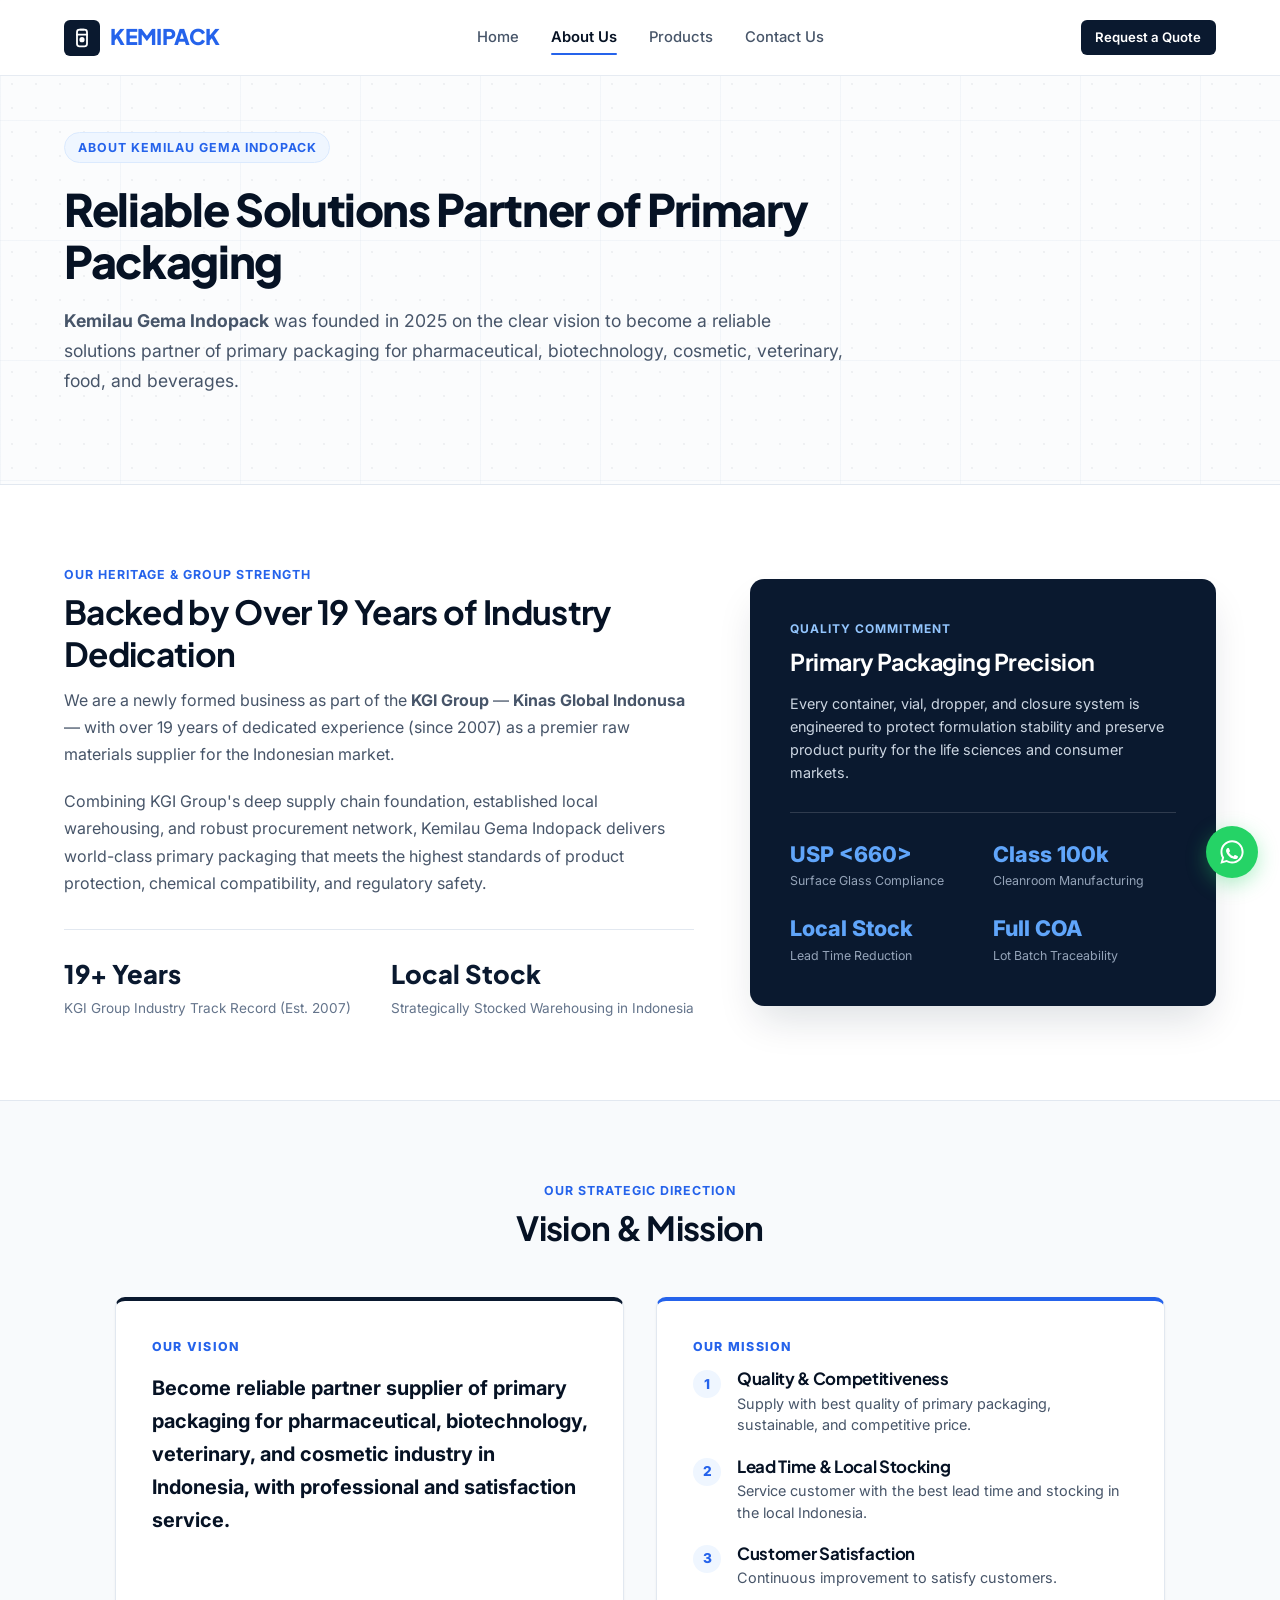
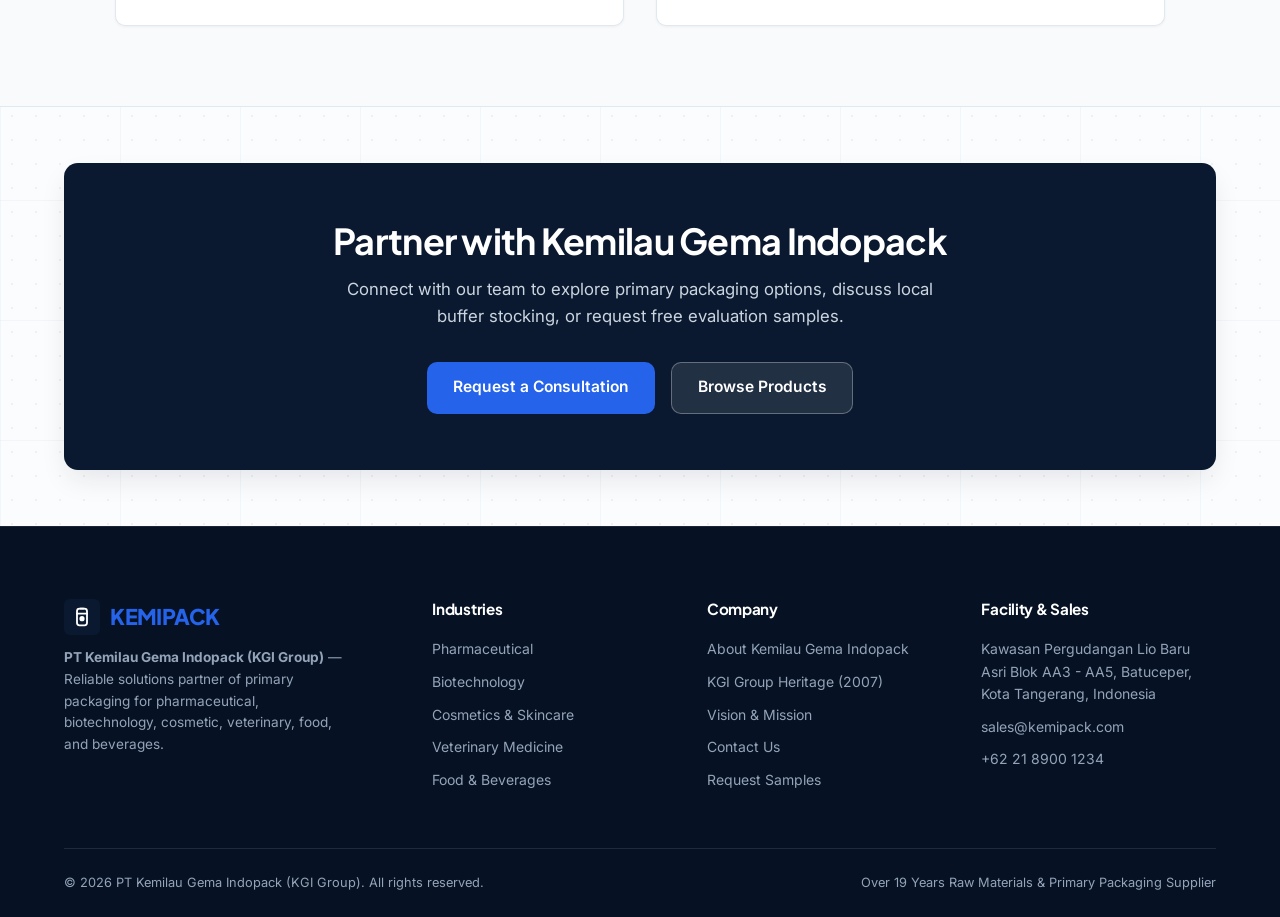
==== about.html @ 0307cdf8 "Initial commit for Kemi-Pack website" ====
<!DOCTYPE html>
<html lang="en">
<head>
  <meta charset="UTF-8">
  <meta name="viewport" content="width=device-width, initial-scale=1.0">
  <title>About Us — Kemilau Gema Indopack (KGI Group)</title>
  <meta name="description" content="Kemilau Gema Indopack (KGI Group) — Reliable solutions partner of primary packaging for pharmaceutical, biotechnology, cosmetic, veterinary, food, and beverages.">
  
  <link rel="stylesheet" href="css/style.css">
</head>
<body>

  <!-- Site Header -->
  <header class="site-header">
    <div class="container nav-wrapper">
      <a href="index.html" class="brand-logo" aria-label="Kemilau Gema Indopack Home">
        <div class="brand-icon">
          <svg viewBox="0 0 24 24" fill="none" stroke="currentColor" stroke-width="2.2" stroke-linecap="round" stroke-linejoin="round">
            <rect x="6" y="2" width="12" height="20" rx="3" />
            <line x1="10" y1="2" x2="14" y2="2" />
            <line x1="6" y1="8" x2="18" y2="8" />
            <circle cx="12" cy="14" r="2" fill="currentColor" />
          </svg>
        </div>
        <span>KEMI<span>PACK</span></span>
      </a>

      <nav aria-label="Main Navigation">
        <ul class="nav-menu">
          <li><a href="index.html" class="nav-link">Home</a></li>
          <li><a href="about.html" class="nav-link active">About Us</a></li>
          <li><a href="products.html" class="nav-link">Products</a></li>
          <li><a href="contact.html" class="nav-link">Contact Us</a></li>
        </ul>
      </nav>

      <div class="nav-actions">
        <a href="contact.html" class="btn btn-primary btn-sm">Request a Quote</a>
        <button class="mobile-toggle" aria-label="Toggle navigation menu" aria-expanded="false">
          <span></span>
          <span></span>
          <span></span>
        </button>
      </div>
    </div>
  </header>

  <!-- Mobile Drawer Menu -->
  <div class="mobile-drawer" role="dialog" aria-modal="true">
    <a href="index.html" class="nav-link">Home</a>
    <a href="about.html" class="nav-link active">About Us</a>
    <a href="products.html" class="nav-link">Products</a>
    <a href="contact.html" class="nav-link">Contact Us</a>
    <a href="contact.html" class="btn btn-primary" style="margin-top: 0.5rem; text-align: center;">Request a Quote (RFQ)</a>
  </div>

  <main>
    <!-- About Header -->
    <section class="section" style="padding-top: calc(var(--header-height) + 3.5rem); padding-bottom: 3.5rem; border-bottom: 1px solid var(--slate-200);">
      <div class="container">
        <div style="max-width: 840px;">
          <div class="hero-tag">ABOUT KEMILAU GEMA INDOPACK</div>
          <h1 class="hero-title" style="font-size: clamp(2.2rem, 3.5vw, 2.9rem);">
            Reliable Solutions Partner of Primary Packaging
          </h1>
          <p class="hero-desc" style="max-width: 780px; font-size: 1.1rem; line-height: 1.7;">
            <strong>Kemilau Gema Indopack</strong> was founded in 2025 on the clear vision to become a reliable solutions partner of primary packaging for pharmaceutical, biotechnology, cosmetic, veterinary, food, and beverages.
          </p>
        </div>
      </div>
    </section>

    <!-- Company Story & Heritage -->
    <section class="section" style="background: var(--color-white); border-bottom: 1px solid var(--slate-200);">
      <div class="container">
        <div style="display: grid; grid-template-columns: 1.15fr 0.85fr; gap: 3.5rem; align-items: center;">
          <div>
            <div class="section-subtitle">Our Heritage &amp; Group Strength</div>
            <h2 class="section-title">Backed by Over 19 Years of Industry Dedication</h2>
            <p style="font-size: 1rem; line-height: 1.7; color: var(--slate-600); margin-bottom: 1.25rem;">
              We are a newly formed business as part of the <strong>KGI Group</strong> — <strong>Kinas Global Indonusa</strong> — with over 19 years of dedicated experience (since 2007) as a premier raw materials supplier for the Indonesian market.
            </p>
            <p style="font-size: 1rem; line-height: 1.7; color: var(--slate-600); margin-bottom: 2rem;">
              Combining KGI Group's deep supply chain foundation, established local warehousing, and robust procurement network, Kemilau Gema Indopack delivers world-class primary packaging that meets the highest standards of product protection, chemical compatibility, and regulatory safety.
            </p>

            <!-- Group Highlights -->
            <div style="display: grid; grid-template-columns: 1fr 1fr; gap: 1.5rem; border-top: 1px solid var(--slate-200); padding-top: 1.5rem;">
              <div>
                <div style="font-size: 1.6rem; font-weight: 800; color: var(--navy-900); font-family: 'Plus Jakarta Sans', sans-serif;">19+ Years</div>
                <div style="font-size: 0.85rem; color: var(--slate-500); margin-top: 0.2rem;">KGI Group Industry Track Record (Est. 2007)</div>
              </div>
              <div>
                <div style="font-size: 1.6rem; font-weight: 800; color: var(--navy-900); font-family: 'Plus Jakarta Sans', sans-serif;">Local Stock</div>
                <div style="font-size: 0.85rem; color: var(--slate-500); margin-top: 0.2rem;">Strategically Stocked Warehousing in Indonesia</div>
              </div>
            </div>
          </div>

          <!-- Cleanroom & Quality Box -->
          <div style="background: var(--navy-900); color: var(--color-white); padding: 2.5rem; border-radius: var(--radius-lg); box-shadow: var(--shadow-xl);" id="standards">
            <div style="font-size: 0.75rem; text-transform: uppercase; letter-spacing: 0.08em; color: #93c5fd; font-weight: 700; margin-bottom: 0.5rem;">Quality Commitment</div>
            <h3 style="color: #ffffff; font-size: 1.45rem; margin-bottom: 1rem;">Primary Packaging Precision</h3>
            <p style="color: #cbd5e1; font-size: 0.9rem; line-height: 1.6; margin-bottom: 1.75rem;">
              Every container, vial, dropper, and closure system is engineered to protect formulation stability and preserve product purity for the life sciences and consumer markets.
            </p>

            <div style="display: grid; grid-template-columns: 1fr 1fr; gap: 1.25rem; border-top: 1px solid rgba(255,255,255,0.15); padding-top: 1.5rem;">
              <div>
                <div style="font-size: 1.35rem; font-weight: 800; color: #60a5fa;">USP &lt;660&gt;</div>
                <div style="font-size: 0.775rem; color: #94a3b8;">Surface Glass Compliance</div>
              </div>
              <div>
                <div style="font-size: 1.35rem; font-weight: 800; color: #60a5fa;">Class 100k</div>
                <div style="font-size: 0.775rem; color: #94a3b8;">Cleanroom Manufacturing</div>
              </div>
              <div>
                <div style="font-size: 1.35rem; font-weight: 800; color: #60a5fa;">Local Stock</div>
                <div style="font-size: 0.775rem; color: #94a3b8;">Lead Time Reduction</div>
              </div>
              <div>
                <div style="font-size: 1.35rem; font-weight: 800; color: #60a5fa;">Full COA</div>
                <div style="font-size: 0.775rem; color: #94a3b8;">Lot Batch Traceability</div>
              </div>
            </div>
          </div>
        </div>
      </div>
    </section>

    <!-- Vision and Mission Section -->
    <section class="section" style="background: var(--color-bg-light); border-bottom: 1px solid var(--slate-200);">
      <div class="container">
        <div class="section-head center">
          <div class="section-subtitle">Our Strategic Direction</div>
          <h2 class="section-title">Vision &amp; Mission</h2>
        </div>

        <div style="display: grid; grid-template-columns: 1fr 1fr; gap: 2rem; max-width: 1050px; margin: 0 auto;">
          
          <!-- Vision Card -->
          <div style="background: var(--color-white); border: 1.5px solid var(--slate-200); border-top: 4px solid var(--navy-900); border-radius: var(--radius-md); padding: 2.25rem; box-shadow: var(--shadow-sm);">
            <div style="font-size: 0.775rem; font-weight: 800; letter-spacing: 0.1em; text-transform: uppercase; color: var(--blue-600); margin-bottom: 0.75rem;">OUR VISION</div>
            <p style="font-size: 1.25rem; font-weight: 700; color: var(--navy-950); line-height: 1.65; margin-top: 1rem;">
              Become reliable partner supplier of primary packaging for pharmaceutical, biotechnology, veterinary, and cosmetic industry in Indonesia, with professional and satisfaction service.
            </p>
          </div>

          <!-- Mission Card -->
          <div style="background: var(--color-white); border: 1.5px solid var(--slate-200); border-top: 4px solid var(--blue-600); border-radius: var(--radius-md); padding: 2.25rem; box-shadow: var(--shadow-sm);">
            <div style="font-size: 0.775rem; font-weight: 800; letter-spacing: 0.1em; text-transform: uppercase; color: var(--blue-600); margin-bottom: 0.75rem;">OUR MISSION</div>
            
            <div style="display: flex; flex-direction: column; gap: 1.25rem; margin-top: 0.5rem;">
              <div style="display: flex; gap: 1rem; align-items: flex-start;">
                <div style="width: 28px; height: 28px; background: var(--blue-50); color: var(--blue-600); border-radius: 50%; display: flex; align-items: center; justify-content: center; font-weight: 800; font-size: 0.85rem; flex-shrink: 0; margin-top: 2px;">1</div>
                <div>
                  <h4 style="font-size: 1.05rem; color: var(--navy-950); margin-bottom: 0.2rem;">Quality &amp; Competitiveness</h4>
                  <p style="font-size: 0.9rem; color: var(--slate-600); line-height: 1.5;">Supply with best quality of primary packaging, sustainable, and competitive price.</p>
                </div>
              </div>

              <div style="display: flex; gap: 1rem; align-items: flex-start;">
                <div style="width: 28px; height: 28px; background: var(--blue-50); color: var(--blue-600); border-radius: 50%; display: flex; align-items: center; justify-content: center; font-weight: 800; font-size: 0.85rem; flex-shrink: 0; margin-top: 2px;">2</div>
                <div>
                  <h4 style="font-size: 1.05rem; color: var(--navy-950); margin-bottom: 0.2rem;">Lead Time &amp; Local Stocking</h4>
                  <p style="font-size: 0.9rem; color: var(--slate-600); line-height: 1.5;">Service customer with the best lead time and stocking in the local Indonesia.</p>
                </div>
              </div>

              <div style="display: flex; gap: 1rem; align-items: flex-start;">
                <div style="width: 28px; height: 28px; background: var(--blue-50); color: var(--blue-600); border-radius: 50%; display: flex; align-items: center; justify-content: center; font-weight: 800; font-size: 0.85rem; flex-shrink: 0; margin-top: 2px;">3</div>
                <div>
                  <h4 style="font-size: 1.05rem; color: var(--navy-950); margin-bottom: 0.2rem;">Customer Satisfaction</h4>
                  <p style="font-size: 0.9rem; color: var(--slate-600); line-height: 1.5;">Continuous improvement to satisfy customers.</p>
                </div>
              </div>
            </div>
          </div>

        </div>
      </div>
    </section>

    <!-- CTA Section -->
    <section class="section-sm">
      <div class="container">
        <div class="cta-box">
          <h2>Partner with Kemilau Gema Indopack</h2>
          <p>
            Connect with our team to explore primary packaging options, discuss local buffer stocking, or request free evaluation samples.
          </p>
          <div class="cta-buttons">
            <a href="contact.html" class="btn btn-accent btn-lg">Request a Consultation</a>
            <a href="products.html" class="btn btn-outline btn-lg" style="background: rgba(255,255,255,0.1); border-color: rgba(255,255,255,0.3); color: #fff;">Browse Products</a>
          </div>
        </div>
      </div>
    </section>
  </main>

  <!-- Floating WhatsApp Action -->
  <a href="https://wa.me/6281234567890?text=Hello%20Kemilau%20Gema%20Indopack,%20we%20would%20like%20to%20inquire%20about%20primary%20packaging%20solutions" target="_blank" rel="noopener" class="floating-wa-btn" aria-label="Chat on WhatsApp">
    <svg viewBox="0 0 24 24" fill="currentColor">
      <path d="M12.04 2c-5.46 0-9.91 4.45-9.91 9.91 0 1.75.46 3.45 1.32 4.95L2.05 22l5.25-1.38c1.45.79 3.08 1.21 4.74 1.21 5.46 0 9.91-4.45 9.91-9.91 0-2.65-1.03-5.14-2.9-7.01A9.816 9.816 0 0 0 12.04 2m.01 1.67c2.2 0 4.26.86 5.82 2.42a8.225 8.225 0 0 1 2.41 5.83c0 4.54-3.7 8.24-8.24 8.24-1.48 0-2.93-.4-4.2-1.15l-.3-.18-3.12.82.83-3.04-.2-.31a8.196 8.196 0 0 1-1.26-4.38c0-4.54 3.7-8.24 8.24-8.24m4.52 11.66c-.25-.13-1.47-.72-1.7-.81-.23-.08-.39-.13-.56.13-.17.25-.64.81-.79.97-.14.17-.29.19-.54.06-.25-.13-1.06-.39-2.03-1.25-.75-.67-1.26-1.5-1.41-1.75-.14-.25-.02-.39.11-.51.11-.11.25-.29.37-.44.13-.14.17-.25.25-.42.08-.17.04-.31-.02-.44-.06-.13-.56-1.35-.77-1.85-.2-.49-.4-.42-.56-.43h-.47c-.17 0-.44.06-.67.31-.23.25-.88.86-.88 2.1 0 1.24.9 2.44 1.03 2.61.13.17 1.78 2.71 4.3 3.8.6.26 1.07.41 1.44.53.61.19 1.16.17 1.6.1.49-.07 1.47-.6 1.68-1.18.21-.58.21-1.08.15-1.18-.06-.1-.23-.17-.48-.29z"/>
    </svg>
  </a>

  <!-- Footer -->
  <footer class="site-footer">
    <div class="container">
      <div class="footer-grid">
        <div>
          <a href="index.html" class="brand-logo" style="color: #ffffff; margin-bottom: 0.75rem;">
            <div class="brand-icon">
              <svg viewBox="0 0 24 24" fill="none" stroke="currentColor" stroke-width="2.2" stroke-linecap="round" stroke-linejoin="round">
                <rect x="6" y="2" width="12" height="20" rx="3" />
                <line x1="10" y1="2" x2="14" y2="2" />
                <line x1="6" y1="8" x2="18" y2="8" />
                <circle cx="12" cy="14" r="2" fill="currentColor" />
              </svg>
            </div>
            <span>KEMI<span>PACK</span></span>
          </a>
          <p style="font-size: 0.85rem; line-height: 1.6; max-width: 280px; margin-top: 0.5rem;">
            <strong>PT Kemilau Gema Indopack (KGI Group)</strong> — Reliable solutions partner of primary packaging for pharmaceutical, biotechnology, cosmetic, veterinary, food, and beverages.
          </p>
        </div>

        <div class="footer-col">
          <h4>Industries</h4>
          <ul class="footer-links">
            <li><a href="products.html?category=pharma">Pharmaceutical</a></li>
            <li><a href="products.html?category=biotech">Biotechnology</a></li>
            <li><a href="products.html?category=cosmetic">Cosmetics &amp; Skincare</a></li>
            <li><a href="products.html?category=vet">Veterinary Medicine</a></li>
            <li><a href="products.html?category=food">Food &amp; Beverages</a></li>
          </ul>
        </div>

        <div class="footer-col">
          <h4>Company</h4>
          <ul class="footer-links">
            <li><a href="about.html">About Kemilau Gema Indopack</a></li>
            <li><a href="about.html#standards">KGI Group Heritage (2007)</a></li>
            <li><a href="about.html">Vision &amp; Mission</a></li>
            <li><a href="contact.html">Contact Us</a></li>
            <li><a href="contact.html">Request Samples</a></li>
          </ul>
        </div>

        <div class="footer-col">
          <h4>Facility &amp; Sales</h4>
          <ul class="footer-links">
            <li>Kawasan Pergudangan Lio Baru Asri Blok AA3 - AA5, Batuceper, Kota Tangerang, Indonesia</li>
            <li><a href="mailto:sales@kemipack.com">sales@kemipack.com</a></li>
            <li>+62 21 8900 1234</li>
          </ul>
        </div>
      </div>

      <div class="footer-bottom">
        <div>&copy; 2026 PT Kemilau Gema Indopack (KGI Group). All rights reserved.</div>
        <div>Over 19 Years Raw Materials &amp; Primary Packaging Supplier</div>
      </div>
    </div>
  </footer>

  <script src="js/main.js"></script>
</body>
</html>
---- css/style.css ----
/* ==========================================================================
   KEMI PACK — Corporate Design System
   Refined, Human-Crafted Industrial B2B Aesthetic
   Theme: Pure White with Deep Navy Accents & Subtle Technical Pattern
   ========================================================================== */

@import url('https://fonts.googleapis.com/css2?family=Inter:wght@400;500;600;700&family=Plus+Jakarta+Sans:wght@500;600;700;800&display=swap');

:root {
  /* Colors */
  --color-white: #ffffff;
  --color-bg-light: #f8fafc;
  --color-bg-subtle: #f1f5f9;
  
  /* Navy Brand Hierarchy */
  --navy-950: #061224;
  --navy-900: #0a192f;
  --navy-800: #132b4f;
  --navy-700: #1e3a8a;
  
  /* Blue Accent */
  --blue-600: #2563eb;
  --blue-700: #1d4ed8;
  --blue-50: #eff6ff;
  --blue-100: #dbeafe;
  
  /* Neutral Slate */
  --slate-900: #0f172a;
  --slate-800: #1e293b;
  --slate-600: #475569;
  --slate-500: #64748b;
  --slate-400: #94a3b8;
  --slate-200: #e2e8f0;
  --slate-100: #f1f5f9;
  
  /* Radii & Shadows */
  --radius-sm: 6px;
  --radius-md: 10px;
  --radius-lg: 14px;
  --radius-xl: 20px;
  --radius-full: 9999px;
  
  --shadow-sm: 0 1px 3px rgba(10, 25, 47, 0.05);
  --shadow-md: 0 4px 14px -2px rgba(10, 25, 47, 0.07);
  --shadow-lg: 0 12px 28px -4px rgba(10, 25, 47, 0.1);
  --shadow-xl: 0 20px 40px -8px rgba(10, 25, 47, 0.14);
  
  --header-height: 76px;
  --container-max: 1200px;
}

/* ==========================================================================
   Base & Textured Background Pattern
   ========================================================================== */
*, *::before, *::after {
  box-sizing: border-box;
  margin: 0;
  padding: 0;
}

html {
  scroll-behavior: smooth;
  font-size: 16px;
  -webkit-font-smoothing: antialiased;
}

body {
  font-family: 'Inter', -apple-system, BlinkMacSystemFont, sans-serif;
  color: var(--slate-600);
  background-color: #fbfcfd;
  /* Sophisticated technical micro-dot grid pattern */
  background-image: 
    radial-gradient(rgba(10, 25, 47, 0.05) 1px, transparent 1px),
    linear-gradient(to right, rgba(226, 232, 240, 0.35) 1px, transparent 1px),
    linear-gradient(to bottom, rgba(226, 232, 240, 0.35) 1px, transparent 1px);
  background-size: 24px 24px, 120px 120px, 120px 120px;
  background-position: 0 0, 0 0, 0 0;
  line-height: 1.6;
  overflow-x: hidden;
}

h1, h2, h3, h4, h5 {
  font-family: 'Plus Jakarta Sans', sans-serif;
  color: var(--navy-950);
  line-height: 1.25;
  letter-spacing: -0.02em;
}

a {
  color: inherit;
  text-decoration: none;
  transition: color 0.15s ease;
}

img {
  display: block;
  max-width: 100%;
}

.container {
  width: 100%;
  max-width: var(--container-max);
  margin-inline: auto;
  padding-inline: 1.5rem;
}

/* ==========================================================================
   Header & Navigation
   ========================================================================== */
.site-header {
  position: fixed;
  top: 0;
  left: 0;
  right: 0;
  height: var(--header-height);
  background-color: rgba(255, 255, 255, 0.92);
  backdrop-filter: blur(12px);
  -webkit-backdrop-filter: blur(12px);
  border-bottom: 1px solid rgba(226, 232, 240, 0.85);
  z-index: 1000;
  transition: height 0.2s ease, box-shadow 0.2s ease;
}

.site-header.scrolled {
  height: 68px;
  box-shadow: var(--shadow-sm);
}

.nav-wrapper {
  display: flex;
  align-items: center;
  justify-content: space-between;
  height: 100%;
}

.brand-logo {
  display: flex;
  align-items: center;
  gap: 0.65rem;
  font-family: 'Plus Jakarta Sans', sans-serif;
  font-weight: 800;
  font-size: 1.35rem;
  color: var(--navy-950);
  letter-spacing: -0.03em;
}

.brand-icon {
  width: 36px;
  height: 36px;
  background: var(--navy-900);
  border-radius: var(--radius-sm);
  display: flex;
  align-items: center;
  justify-content: center;
  color: var(--color-white);
}

.brand-icon svg {
  width: 20px;
  height: 20px;
}

.brand-logo span {
  color: var(--blue-600);
}

.nav-menu {
  display: flex;
  align-items: center;
  list-style: none;
  gap: 2rem;
}

.nav-link {
  font-weight: 500;
  font-size: 0.925rem;
  color: var(--slate-600);
  position: relative;
  padding: 0.4rem 0;
  transition: color 0.15s ease;
}

.nav-link:hover,
.nav-link.active {
  color: var(--navy-950);
  font-weight: 600;
}

.nav-link.active::after {
  content: '';
  position: absolute;
  bottom: -2px;
  left: 0;
  width: 100%;
  height: 2px;
  background: var(--blue-600);
  border-radius: 2px;
}

.nav-actions {
  display: flex;
  align-items: center;
  gap: 1rem;
}

/* Button System */
.btn {
  display: inline-flex;
  align-items: center;
  justify-content: center;
  gap: 0.5rem;
  padding: 0.65rem 1.25rem;
  font-weight: 600;
  font-size: 0.9rem;
  border-radius: var(--radius-sm);
  border: 1px solid transparent;
  cursor: pointer;
  transition: all 0.18s ease;
  white-space: nowrap;
}

.btn-primary {
  background: var(--navy-900);
  color: var(--color-white);
}

.btn-primary:hover {
  background: var(--navy-800);
  transform: translateY(-1px);
  box-shadow: var(--shadow-md);
  color: var(--color-white);
}

.btn-accent {
  background: var(--blue-600);
  color: var(--color-white);
}

.btn-accent:hover {
  background: var(--blue-700);
  transform: translateY(-1px);
  box-shadow: var(--shadow-md);
  color: var(--color-white);
}

.btn-outline {
  background: var(--color-white);
  border-color: var(--slate-200);
  color: var(--navy-950);
}

.btn-outline:hover {
  border-color: var(--navy-900);
  color: var(--navy-900);
}

.btn-sm {
  padding: 0.4rem 0.85rem;
  font-size: 0.825rem;
}

.btn-lg {
  padding: 0.8rem 1.6rem;
  font-size: 0.975rem;
  border-radius: var(--radius-md);
}

/* Mobile Toggle */
.mobile-toggle {
  display: none;
  flex-direction: column;
  justify-content: center;
  gap: 5px;
  width: 38px;
  height: 38px;
  background: transparent;
  border: 1px solid var(--slate-200);
  border-radius: var(--radius-sm);
  cursor: pointer;
  padding: 8px;
}

.mobile-toggle span {
  display: block;
  height: 2px;
  width: 100%;
  background-color: var(--navy-950);
  border-radius: 2px;
  transition: all 0.2s ease;
}

.mobile-toggle.active span:nth-child(1) {
  transform: translateY(7px) rotate(45deg);
}

.mobile-toggle.active span:nth-child(2) {
  opacity: 0;
}

.mobile-toggle.active span:nth-child(3) {
  transform: translateY(-7px) rotate(-45deg);
}

.mobile-drawer {
  position: fixed;
  top: var(--header-height);
  left: 0;
  right: 0;
  background: var(--color-white);
  border-bottom: 1px solid var(--slate-200);
  padding: 1.5rem;
  box-shadow: var(--shadow-lg);
  display: flex;
  flex-direction: column;
  gap: 1rem;
  transform: translateY(-110%);
  opacity: 0;
  visibility: hidden;
  transition: all 0.25s ease;
  z-index: 999;
}

.mobile-drawer.open {
  transform: translateY(0);
  opacity: 1;
  visibility: visible;
}

.mobile-drawer .nav-link {
  font-size: 1rem;
  padding: 0.6rem 0;
  border-bottom: 1px solid var(--slate-100);
}

/* ==========================================================================
   Hero Section with Real Packaging Hero Banner
   ========================================================================== */
.hero {
  padding-top: calc(var(--header-height) + 3.5rem);
  padding-bottom: 3.5rem;
  position: relative;
}

.hero-grid {
  display: grid;
  grid-template-columns: 1fr 1fr;
  gap: 3.5rem;
  align-items: center;
}

.hero-tag {
  display: inline-flex;
  align-items: center;
  gap: 0.5rem;
  font-size: 0.775rem;
  font-weight: 700;
  letter-spacing: 0.08em;
  text-transform: uppercase;
  color: var(--blue-600);
  background: var(--blue-50);
  border: 1px solid var(--blue-100);
  padding: 0.3rem 0.8rem;
  border-radius: var(--radius-full);
  margin-bottom: 1.25rem;
}

.hero-title {
  font-size: clamp(2.3rem, 3.8vw, 3.2rem);
  font-weight: 800;
  letter-spacing: -0.03em;
  color: var(--navy-950);
  margin-bottom: 1.25rem;
  line-height: 1.15;
}

.hero-desc {
  font-size: 1.075rem;
  color: var(--slate-600);
  line-height: 1.65;
  margin-bottom: 2rem;
  max-width: 520px;
}

.hero-cta-group {
  display: flex;
  flex-wrap: wrap;
  gap: 0.85rem;
  margin-bottom: 2.5rem;
}

.hero-trust-list {
  display: flex;
  flex-wrap: wrap;
  align-items: center;
  gap: 1.5rem;
  padding-top: 1.5rem;
  border-top: 1px solid var(--slate-200);
  font-size: 0.825rem;
  color: var(--slate-500);
}

.hero-trust-item {
  display: flex;
  align-items: center;
  gap: 0.4rem;
  font-weight: 600;
  color: var(--slate-800);
}

.hero-trust-item svg {
  width: 16px;
  height: 16px;
  color: var(--blue-600);
}

/* Hero Banner Card */
.hero-banner-container {
  position: relative;
  border-radius: var(--radius-lg);
  overflow: hidden;
  box-shadow: var(--shadow-xl);
  border: 1px solid var(--slate-200);
  background: var(--color-white);
}

.hero-banner-img {
  width: 100%;
  height: 100%;
  object-fit: cover;
  display: block;
  aspect-ratio: 16 / 10;
  transition: transform 0.4s ease;
}

.hero-banner-container:hover .hero-banner-img {
  transform: scale(1.02);
}

.hero-banner-badge {
  position: absolute;
  bottom: 1rem;
  left: 1rem;
  right: 1rem;
  background: rgba(10, 25, 47, 0.85);
  backdrop-filter: blur(8px);
  color: var(--color-white);
  padding: 0.75rem 1rem;
  border-radius: var(--radius-sm);
  display: flex;
  align-items: center;
  justify-content: space-between;
  font-size: 0.8rem;
}

.hero-banner-badge span:first-child {
  font-weight: 600;
}

.hero-banner-badge span:last-child {
  color: #93c5fd;
  font-size: 0.75rem;
}

/* ==========================================================================
   Trust Bar
   ========================================================================== */
.trust-strip {
  background: var(--color-white);
  border-block: 1px solid var(--slate-200);
  padding: 1.5rem 0;
  margin-top: 1rem;
}

.trust-strip-inner {
  display: flex;
  align-items: center;
  justify-content: space-between;
  flex-wrap: wrap;
  gap: 1.5rem;
}

.trust-strip-label {
  font-size: 0.8rem;
  font-weight: 700;
  text-transform: uppercase;
  letter-spacing: 0.06em;
  color: var(--slate-400);
}

.trust-strip-items {
  display: flex;
  align-items: center;
  flex-wrap: wrap;
  gap: 2rem;
}

.trust-pill {
  display: inline-flex;
  align-items: center;
  gap: 0.5rem;
  font-size: 0.875rem;
  font-weight: 600;
  color: var(--slate-800);
}

.trust-pill svg {
  width: 18px;
  height: 18px;
  color: var(--blue-600);
}

/* ==========================================================================
   Sections & Layout
   ========================================================================== */
.section {
  padding: 5rem 0;
}

.section-sm {
  padding: 3.5rem 0;
}

.section-head {
  max-width: 620px;
  margin-bottom: 3rem;
}

.section-head.center {
  text-align: center;
  margin-inline: auto;
}

.section-subtitle {
  font-size: 0.775rem;
  font-weight: 700;
  text-transform: uppercase;
  letter-spacing: 0.08em;
  color: var(--blue-600);
  margin-bottom: 0.4rem;
}

.section-title {
  font-size: clamp(1.8rem, 2.6vw, 2.25rem);
  font-weight: 700;
  color: var(--navy-950);
  margin-bottom: 0.75rem;
}

.section-desc {
  font-size: 1rem;
  color: var(--slate-600);
  line-height: 1.6;
}

/* ==========================================================================
   Industry Grid (Clean 3x2, Uncluttered)
   ========================================================================== */
.industry-grid {
  display: grid;
  grid-template-columns: repeat(3, 1fr);
  gap: 1.5rem;
}

.industry-box {
  background: var(--color-white);
  border: 1px solid var(--slate-200);
  border-radius: var(--radius-md);
  padding: 1.75rem;
  transition: all 0.2s ease;
  display: flex;
  flex-direction: column;
}

.industry-box:hover {
  border-color: var(--blue-600);
  transform: translateY(-3px);
  box-shadow: var(--shadow-md);
}

.industry-icon {
  width: 44px;
  height: 44px;
  border-radius: var(--radius-sm);
  background: var(--slate-100);
  color: var(--navy-900);
  display: flex;
  align-items: center;
  justify-content: center;
  margin-bottom: 1.25rem;
  transition: all 0.2s ease;
}

.industry-box:hover .industry-icon {
  background: var(--navy-900);
  color: var(--color-white);
}

.industry-box h3 {
  font-size: 1.15rem;
  margin-bottom: 0.5rem;
  color: var(--navy-950);
}

.industry-box p {
  font-size: 0.875rem;
  color: var(--slate-600);
  line-height: 1.55;
  margin-bottom: 1.25rem;
  flex-grow: 1;
}

.industry-link {
  font-size: 0.85rem;
  font-weight: 600;
  color: var(--navy-900);
  display: inline-flex;
  align-items: center;
  gap: 0.35rem;
}

.industry-link:hover {
  color: var(--blue-600);
  gap: 0.55rem;
}

/* ==========================================================================
   Product Cards (Minimal & Clean)
   ========================================================================== */
.showcase-grid {
  display: grid;
  grid-template-columns: repeat(auto-fill, minmax(270px, 1fr));
  gap: 1.5rem;
}

.product-card {
  background: var(--color-white);
  border: 1px solid var(--slate-200);
  border-radius: var(--radius-md);
  overflow: hidden;
  display: flex;
  flex-direction: column;
  transition: all 0.2s ease;
}

.product-card:hover {
  border-color: var(--slate-400);
  transform: translateY(-3px);
  box-shadow: var(--shadow-md);
}

.product-image-wrap {
  height: 190px;
  background: #fdfdfd;
  display: flex;
  align-items: center;
  justify-content: center;
  padding: 1.25rem;
  position: relative;
  border-bottom: 1px solid var(--slate-100);
}

.product-cat-tag {
  position: absolute;
  top: 0.85rem;
  left: 0.85rem;
  font-size: 0.7rem;
  font-weight: 600;
  color: var(--slate-500);
  background: var(--color-white);
  border: 1px solid var(--slate-200);
  padding: 0.15rem 0.5rem;
  border-radius: 4px;
}

.product-graphic {
  max-height: 140px;
  width: auto;
}

.hero-iso-checklist {
  display: grid;
  grid-template-columns: 1fr 1fr;
  gap: 0.75rem 1.25rem;
  margin-block: 1.5rem 0.5rem;
  padding: 1.25rem 1.5rem;
  background: var(--color-white);
  border: 1px solid var(--slate-200);
  border-radius: var(--radius-md);
  box-shadow: var(--shadow-sm);
}

.hero-iso-item {
  display: flex;
  align-items: center;
  gap: 0.6rem;
  font-size: 0.85rem;
  font-weight: 600;
  color: var(--slate-800);
}

.hero-iso-item svg {
  width: 18px;
  height: 18px;
  color: #059669;
  flex-shrink: 0;
}

@media (max-width: 480px) {
  .hero-iso-checklist {
    grid-template-columns: 1fr;
    gap: 0.6rem;
  }
}

.product-info {
  padding: 1.25rem;
  display: flex;
  flex-direction: column;
  flex-grow: 1;
}

.product-title {
  font-size: 1.025rem;
  font-weight: 700;
  color: var(--navy-950);
  margin-bottom: 0.25rem;
  min-height: 2.6rem;
  display: -webkit-box;
  -webkit-line-clamp: 2;
  -webkit-box-orient: vertical;
  overflow: hidden;
  line-height: 1.3;
}

.product-material {
  font-size: 0.8rem;
  color: var(--slate-500);
  margin-bottom: 0.85rem;
  white-space: nowrap;
  overflow: hidden;
  text-overflow: ellipsis;
}

.product-spec-block {
  display: flex;
  flex-direction: column;
}

.product-spec-line {
  font-size: 0.8rem;
  display: flex;
  justify-content: space-between;
  align-items: center;
  min-height: 28px;
  padding-block: 0.25rem;
  border-bottom: 1px dashed var(--slate-200);
  color: var(--slate-600);
}

.product-spec-line strong {
  color: var(--navy-950);
  font-weight: 600;
  text-align: right;
}

.product-card-actions {
  margin-top: auto;
  padding-top: 1rem;
  display: flex;
  gap: 0.5rem;
}

.product-card-actions .btn {
  flex: 1;
}

/* ==========================================================================
   Catalog Filter Bar
   ========================================================================== */
.filter-toolbar {
  background: var(--color-white);
  border: 1px solid var(--slate-200);
  border-radius: var(--radius-md);
  padding: 1.25rem;
  margin-bottom: 2rem;
  box-shadow: var(--shadow-sm);
}

.filter-pills {
  display: flex;
  flex-wrap: wrap;
  gap: 0.4rem;
}

.filter-btn {
  padding: 0.4rem 0.9rem;
  font-size: 0.825rem;
  font-weight: 600;
  border-radius: var(--radius-full);
  border: 1px solid var(--slate-200);
  background: var(--slate-100);
  color: var(--slate-600);
  cursor: pointer;
  transition: all 0.15s ease;
}

.filter-btn:hover {
  background: var(--slate-200);
  color: var(--navy-950);
}

.filter-btn.active {
  background: var(--navy-900);
  color: var(--color-white);
  border-color: var(--navy-900);
}

/* ==========================================================================
   Pillars & Quality (Authentic Industrial Layout)
   ========================================================================== */
.pillars-grid {
  display: grid;
  grid-template-columns: repeat(4, 1fr);
  gap: 1.5rem;
}

.pillar-card {
  background: var(--color-white);
  border: 1px solid var(--slate-200);
  border-radius: var(--radius-md);
  padding: 1.75rem;
}

.pillar-index {
  font-size: 1.25rem;
  font-weight: 800;
  color: var(--blue-600);
  margin-bottom: 0.75rem;
  font-family: 'Plus Jakarta Sans', sans-serif;
}

.pillar-card h4 {
  font-size: 1.05rem;
  color: var(--navy-950);
  margin-bottom: 0.5rem;
}

.pillar-card p {
  font-size: 0.875rem;
  color: var(--slate-600);
  line-height: 1.55;
}

/* ==========================================================================
   CTA Banner
   ========================================================================== */
.cta-box {
  background: var(--navy-900);
  color: var(--color-white);
  border-radius: var(--radius-lg);
  padding: 3.5rem 2.5rem;
  text-align: center;
  position: relative;
  overflow: hidden;
  box-shadow: var(--shadow-lg);
}

.cta-box h2 {
  color: var(--color-white);
  font-size: clamp(1.8rem, 2.8vw, 2.3rem);
  margin-bottom: 0.75rem;
}

.cta-box p {
  color: #cbd5e1;
  font-size: 1.05rem;
  max-width: 620px;
  margin: 0 auto 2rem;
}

.cta-buttons {
  display: flex;
  justify-content: center;
  flex-wrap: wrap;
  gap: 1rem;
}

/* ==========================================================================
   Modal
   ========================================================================== */
.modal-overlay {
  position: fixed;
  inset: 0;
  background: rgba(6, 18, 36, 0.65);
  backdrop-filter: blur(4px);
  display: flex;
  align-items: center;
  justify-content: center;
  padding: 1.5rem;
  z-index: 2000;
  opacity: 0;
  visibility: hidden;
  transition: all 0.2s ease;
}

.modal-overlay.active {
  opacity: 1;
  visibility: visible;
}

.modal-container {
  background: var(--color-white);
  border-radius: var(--radius-lg);
  max-width: 780px;
  width: 100%;
  max-height: 88vh;
  overflow-y: auto;
  box-shadow: var(--shadow-xl);
  position: relative;
}

.modal-close-btn {
  position: absolute;
  top: 1rem;
  right: 1rem;
  width: 34px;
  height: 34px;
  background: var(--slate-100);
  border: 1px solid var(--slate-200);
  border-radius: 50%;
  display: flex;
  align-items: center;
  justify-content: center;
  cursor: pointer;
  font-size: 1.25rem;
  color: var(--slate-600);
}

.modal-close-btn:hover {
  background: var(--navy-900);
  color: var(--color-white);
}

.modal-grid {
  display: grid;
  grid-template-columns: 1fr 1.35fr;
}

.modal-image-col {
  background: #fdfdfd;
  display: flex;
  align-items: center;
  justify-content: center;
  padding: 2rem;
  border-right: 1px solid var(--slate-200);
}

.modal-info-col {
  padding: 2.25rem;
}

.modal-spec-row {
  display: flex;
  justify-content: space-between;
  font-size: 0.85rem;
  padding-block: 0.4rem;
  border-bottom: 1px solid var(--slate-100);
}

.modal-spec-row .spec-name {
  color: var(--slate-500);
}

.modal-spec-row .spec-val {
  font-weight: 600;
  color: var(--navy-950);
}

/* ==========================================================================
   Forms & Contact
   ========================================================================== */
.contact-grid {
  display: grid;
  grid-template-columns: 1.3fr 0.7fr;
  gap: 2.5rem;
}

.form-card {
  background: var(--color-white);
  border: 1px solid var(--slate-200);
  border-radius: var(--radius-lg);
  padding: 2.25rem;
  box-shadow: var(--shadow-sm);
}

.form-row {
  display: grid;
  grid-template-columns: 1fr 1fr;
  gap: 1.25rem;
  margin-bottom: 1.25rem;
}

.form-group {
  display: flex;
  flex-direction: column;
  gap: 0.35rem;
  margin-bottom: 1.25rem;
}

.form-group label {
  font-size: 0.85rem;
  font-weight: 600;
  color: var(--navy-950);
}

.form-control {
  width: 100%;
  padding: 0.65rem 0.9rem;
  border: 1px solid var(--slate-200);
  border-radius: var(--radius-sm);
  background: #ffffff;
  color: var(--slate-900);
  outline: none;
  font-size: 0.9rem;
  transition: border-color 0.15s ease;
}

.form-control:focus {
  border-color: var(--blue-600);
  box-shadow: 0 0 0 3px rgba(37, 99, 235, 0.12);
}

textarea.form-control {
  resize: vertical;
  min-height: 100px;
}

.info-sidebar {
  display: flex;
  flex-direction: column;
  gap: 1.25rem;
}

.info-box {
  background: var(--color-white);
  border: 1px solid var(--slate-200);
  border-radius: var(--radius-md);
  padding: 1.5rem;
}

.info-box h4 {
  font-size: 1.05rem;
  margin-bottom: 1rem;
  color: var(--navy-950);
}

.contact-line {
  display: flex;
  gap: 0.75rem;
  margin-bottom: 1rem;
  font-size: 0.875rem;
}

.contact-line:last-child {
  margin-bottom: 0;
}

/* ==========================================================================
   Footer
   ========================================================================== */
.site-footer {
  background: var(--navy-950);
  color: #94a3b8;
  padding-top: 4.5rem;
  border-top: 1px solid rgba(255, 255, 255, 0.08);
}

.footer-grid {
  display: grid;
  grid-template-columns: 1.4fr 1fr 1fr 1fr;
  gap: 2.5rem;
  padding-bottom: 3.5rem;
  border-bottom: 1px solid rgba(255, 255, 255, 0.1);
}

.footer-col h4 {
  color: var(--color-white);
  font-size: 0.95rem;
  margin-bottom: 1.25rem;
}

.footer-links {
  list-style: none;
  display: flex;
  flex-direction: column;
  gap: 0.65rem;
  font-size: 0.875rem;
}

.footer-links a:hover {
  color: var(--color-white);
}

.footer-bottom {
  padding: 1.5rem 0;
  display: flex;
  justify-content: space-between;
  align-items: center;
  flex-wrap: wrap;
  gap: 1rem;
  font-size: 0.8rem;
}

/* Floating WhatsApp */
.floating-wa-btn {
  position: fixed;
  bottom: 22px;
  right: 22px;
  background: #25d366;
  color: #ffffff;
  width: 52px;
  height: 52px;
  border-radius: 50%;
  display: flex;
  align-items: center;
  justify-content: center;
  box-shadow: 0 6px 20px rgba(37, 211, 102, 0.35);
  z-index: 990;
  transition: transform 0.2s ease;
}

.floating-wa-btn:hover {
  transform: scale(1.06);
}

.floating-wa-btn svg {
  width: 28px;
  height: 28px;
}

/* ==========================================================================
   Responsive
   ========================================================================== */
@media (max-width: 1024px) {
  .hero-grid {
    grid-template-columns: 1fr;
    gap: 2.5rem;
  }
  .industry-grid {
    grid-template-columns: repeat(2, 1fr);
  }
  .pillars-grid {
    grid-template-columns: repeat(2, 1fr);
  }
  .footer-grid {
    grid-template-columns: repeat(2, 1fr);
  }
}

@media (max-width: 768px) {
  :root {
    --header-height: 68px;
  }
  .nav-menu,
  .nav-actions .btn {
    display: none;
  }
  .mobile-toggle {
    display: flex;
  }
  .industry-grid {
    grid-template-columns: 1fr;
  }
  .pillars-grid {
    grid-template-columns: 1fr;
  }
  .contact-grid {
    grid-template-columns: 1fr;
  }
  .modal-grid {
    grid-template-columns: 1fr;
  }
  .form-row {
    grid-template-columns: 1fr;
  }
  .footer-grid {
    grid-template-columns: 1fr;
  }
}
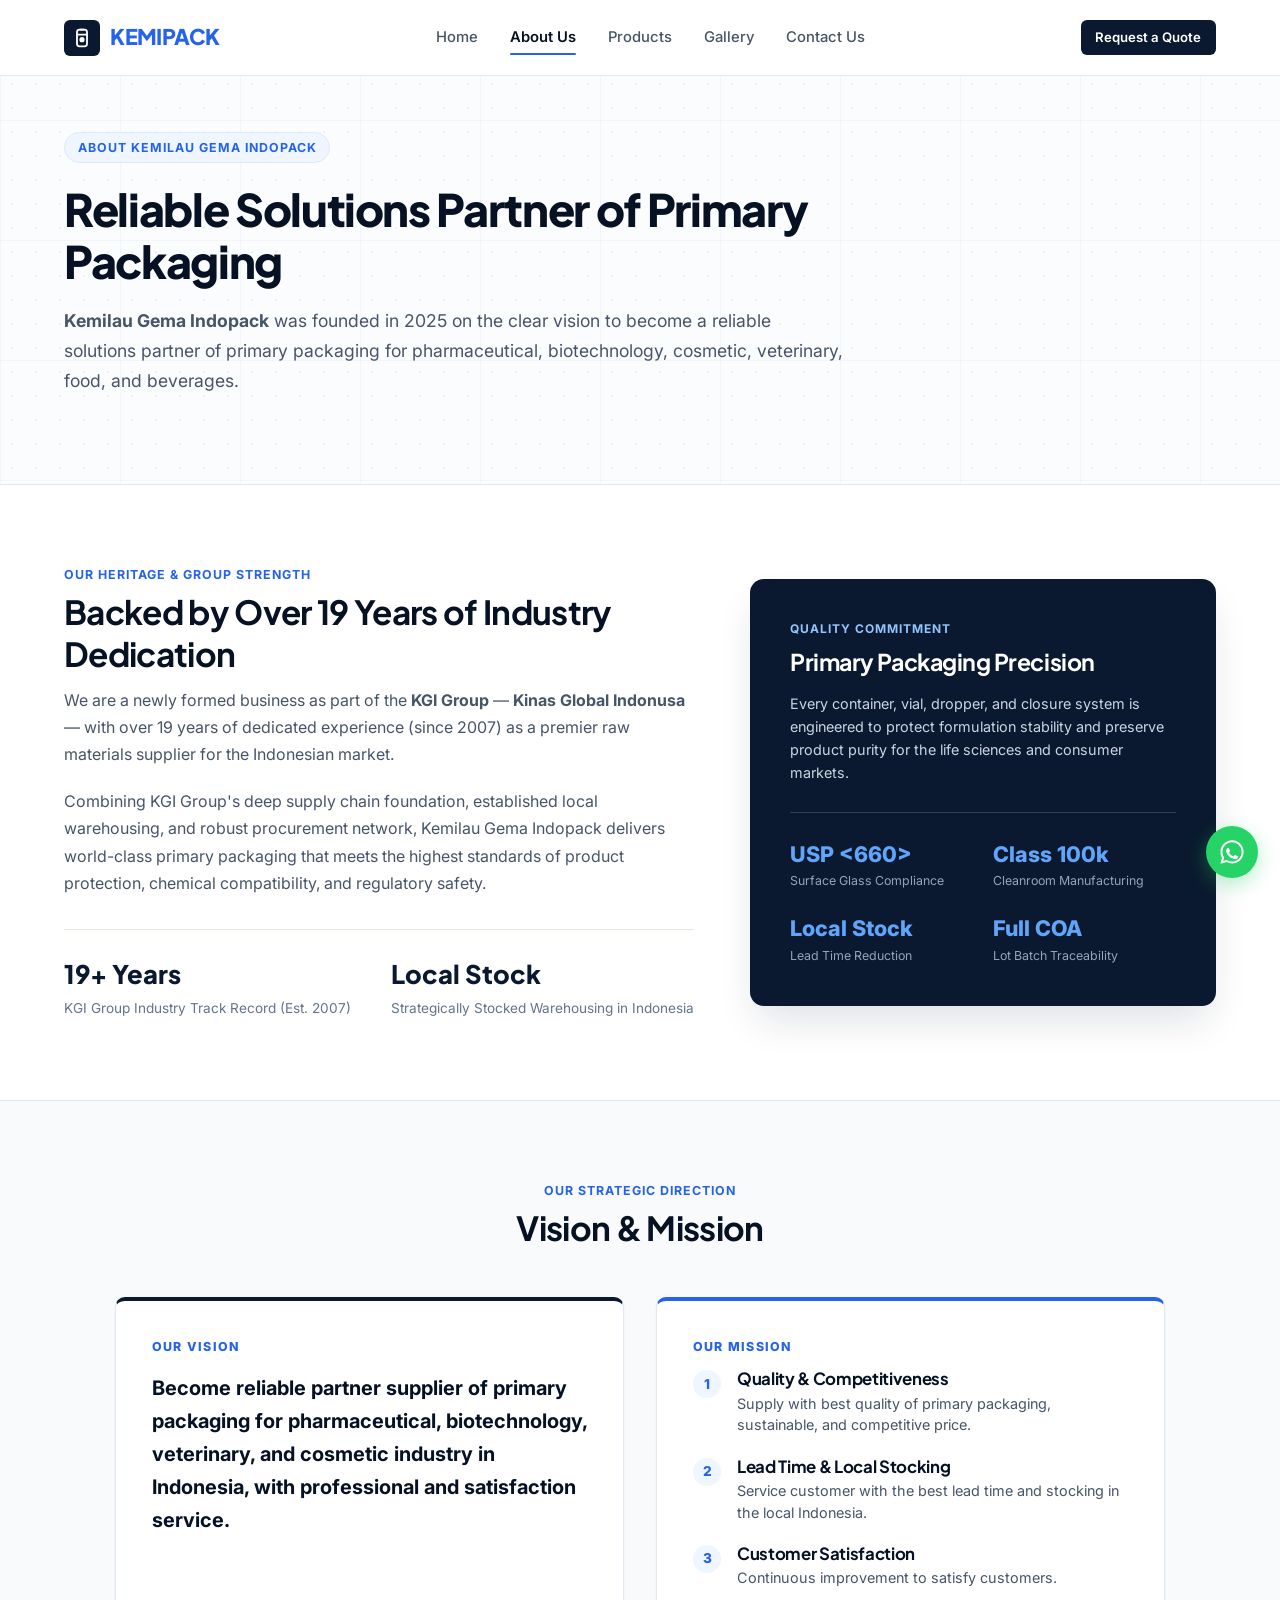
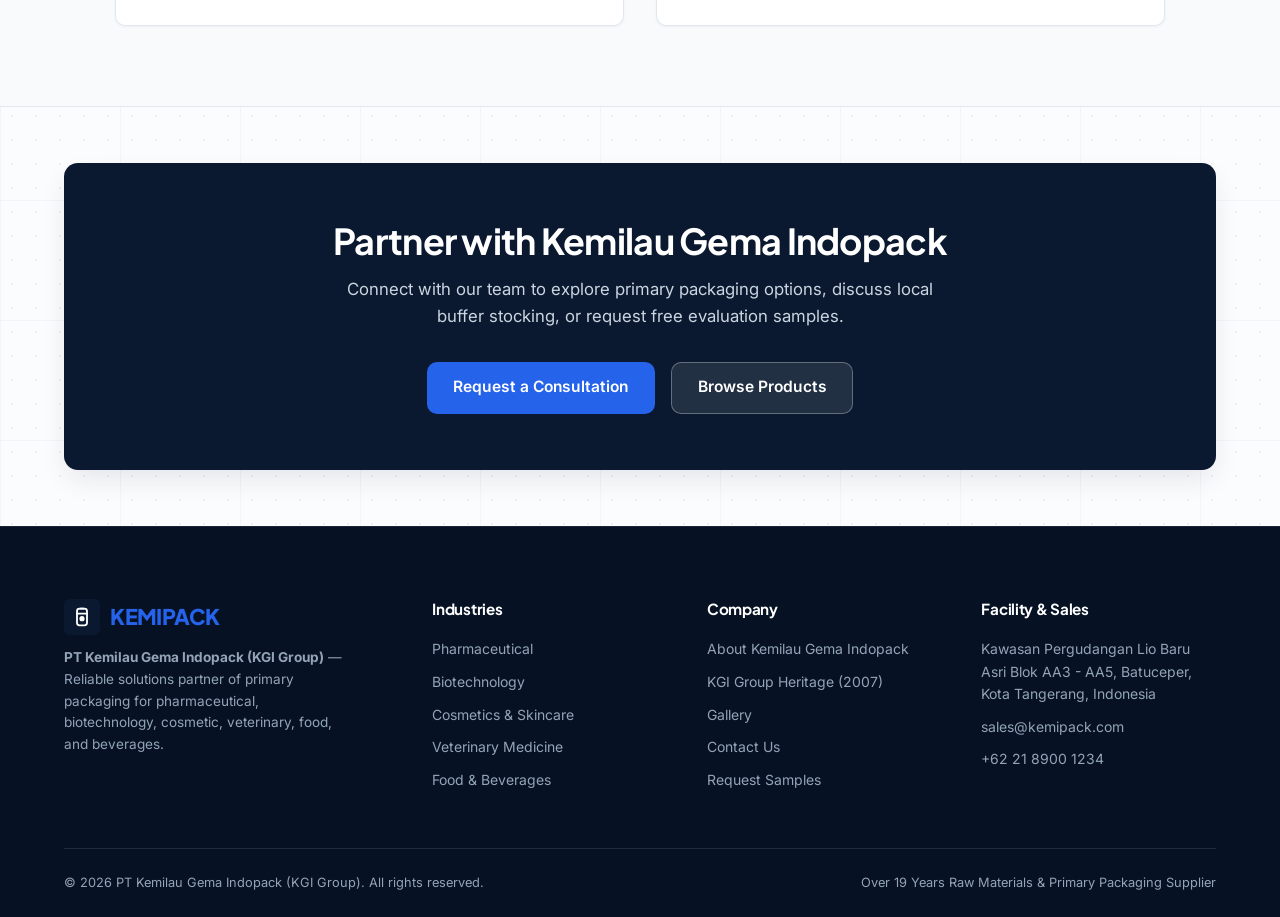
==== commit 34f1a985: "feat: add gallery page with pagination, category filter, and lightbox" ====
--- a/about.html
+++ b/about.html
@@ -30,6 +30,7 @@
           <li><a href="index.html" class="nav-link">Home</a></li>
           <li><a href="about.html" class="nav-link active">About Us</a></li>
           <li><a href="products.html" class="nav-link">Products</a></li>
+          <li><a href="gallery.html" class="nav-link">Gallery</a></li>
           <li><a href="contact.html" class="nav-link">Contact Us</a></li>
         </ul>
       </nav>
@@ -50,6 +51,7 @@
     <a href="index.html" class="nav-link">Home</a>
     <a href="about.html" class="nav-link active">About Us</a>
     <a href="products.html" class="nav-link">Products</a>
+    <a href="gallery.html" class="nav-link">Gallery</a>
     <a href="contact.html" class="nav-link">Contact Us</a>
     <a href="contact.html" class="btn btn-primary" style="margin-top: 0.5rem; text-align: center;">Request a Quote (RFQ)</a>
   </div>
@@ -242,7 +244,7 @@
           <ul class="footer-links">
             <li><a href="about.html">About Kemilau Gema Indopack</a></li>
             <li><a href="about.html#standards">KGI Group Heritage (2007)</a></li>
-            <li><a href="about.html">Vision &amp; Mission</a></li>
+            <li><a href="gallery.html">Gallery</a></li>
             <li><a href="contact.html">Contact Us</a></li>
             <li><a href="contact.html">Request Samples</a></li>
           </ul>
--- a/css/style.css
+++ b/css/style.css
@@ -1187,3 +1187,423 @@
     grid-template-columns: 1fr;
   }
 }
+
+/* ==========================================================================
+   Gallery Page Styles
+   ========================================================================== */
+.gallery-hero {
+  padding-top: calc(var(--header-height) + 4rem);
+  padding-bottom: 3.5rem;
+  background-color: var(--color-bg-light);
+  border-bottom: 1px solid var(--slate-200);
+  text-align: center;
+}
+
+.gallery-hero-content {
+  max-width: 800px;
+  margin: 0 auto;
+  display: flex;
+  flex-direction: column;
+  align-items: center;
+}
+
+.gallery-filter-bar {
+  display: flex;
+  justify-content: space-between;
+  align-items: center;
+  flex-wrap: wrap;
+  gap: 1rem;
+  margin-bottom: 2.5rem;
+}
+
+.gallery-filter-bar .filter-pills {
+  display: flex;
+  gap: 0.5rem;
+  flex-wrap: wrap;
+}
+
+.gallery-filter-bar .filter-btn {
+  display: flex;
+  align-items: center;
+  gap: 0.4rem;
+  padding: 0.5rem 1.25rem;
+  border-radius: var(--radius-full);
+  font-weight: 600;
+  font-size: 0.85rem;
+  background: var(--color-white);
+  border: 1px solid var(--slate-200);
+  color: var(--slate-600);
+  cursor: pointer;
+  transition: all 0.2s ease;
+}
+
+.gallery-filter-bar .filter-btn:hover {
+  border-color: var(--navy-900);
+  color: var(--navy-900);
+}
+
+.gallery-filter-bar .filter-btn.active {
+  background: var(--navy-900);
+  color: var(--color-white);
+  border-color: var(--navy-900);
+}
+
+.gallery-count {
+  font-size: 0.85rem;
+  font-weight: 600;
+  color: var(--slate-500);
+}
+
+/* Uniform Clean Gallery Grid */
+.gallery-grid {
+  display: grid;
+  grid-template-columns: repeat(3, 1fr);
+  gap: 1.75rem;
+}
+
+@media (max-width: 992px) {
+  .gallery-grid {
+    grid-template-columns: repeat(2, 1fr);
+    gap: 1.25rem;
+  }
+}
+
+@media (max-width: 600px) {
+  .gallery-grid {
+    grid-template-columns: 1fr;
+  }
+}
+
+.gallery-item {
+  position: relative;
+  border-radius: var(--radius-lg);
+  overflow: hidden;
+  box-shadow: 0 4px 14px rgba(6, 18, 36, 0.08);
+  border: 1px solid var(--slate-200);
+  background: var(--slate-100);
+  aspect-ratio: 16 / 11;
+  cursor: pointer;
+  transition: transform 0.3s cubic-bezier(0.16, 1, 0.3, 1), box-shadow 0.3s ease, border-color 0.3s ease;
+}
+
+.gallery-item:hover {
+  transform: translateY(-5px);
+  box-shadow: 0 12px 30px rgba(6, 18, 36, 0.16);
+  border-color: var(--blue-600);
+  z-index: 2;
+}
+
+.gallery-item-inner {
+  width: 100%;
+  height: 100%;
+  position: relative;
+}
+
+.gallery-item img {
+  width: 100%;
+  height: 100%;
+  object-fit: cover;
+  transition: transform 0.6s cubic-bezier(0.16, 1, 0.3, 1);
+}
+
+.gallery-item:hover img {
+  transform: scale(1.06);
+}
+
+.gallery-overlay {
+  position: absolute;
+  inset: 0;
+  background: linear-gradient(to top, rgba(6, 18, 36, 0.82) 0%, rgba(6, 18, 36, 0.38) 32%, rgba(6, 18, 36, 0.05) 60%, transparent 75%);
+  display: flex;
+  flex-direction: column;
+  justify-content: flex-end;
+  padding: 1.15rem;
+  opacity: 1;
+  transition: background 0.3s ease;
+}
+
+.gallery-item:hover .gallery-overlay {
+  background: linear-gradient(to top, rgba(6, 18, 36, 0.90) 0%, rgba(6, 18, 36, 0.48) 38%, rgba(6, 18, 36, 0.1) 68%, transparent 85%);
+}
+
+.gallery-overlay-content {
+  transform: translateY(2px);
+  transition: transform 0.3s ease;
+}
+
+.gallery-item:hover .gallery-overlay-content {
+  transform: translateY(0);
+}
+
+.gallery-tag {
+  display: inline-block;
+  font-size: 0.65rem;
+  font-weight: 600;
+  text-transform: uppercase;
+  letter-spacing: 0.05em;
+  background: var(--blue-600);
+  color: var(--color-white);
+  padding: 0.18rem 0.6rem;
+  border-radius: var(--radius-full);
+  margin-bottom: 0.35rem;
+  box-shadow: 0 1px 4px rgba(0, 0, 0, 0.25);
+}
+
+.gallery-overlay h3 {
+  color: var(--color-white);
+  font-size: 0.95rem;
+  font-weight: 600;
+  line-height: 1.3;
+  margin-bottom: 0;
+  letter-spacing: -0.01em;
+  text-shadow: 0 1px 4px rgba(0, 0, 0, 0.6);
+}
+
+.gallery-zoom-btn {
+  position: absolute;
+  top: 1rem;
+  right: 1rem;
+  width: 38px;
+  height: 38px;
+  background: rgba(255, 255, 255, 0.2);
+  backdrop-filter: blur(6px);
+  border: 1px solid rgba(255, 255, 255, 0.35);
+  border-radius: 50%;
+  color: var(--color-white);
+  display: flex;
+  align-items: center;
+  justify-content: center;
+  cursor: pointer;
+  opacity: 0.75;
+  transform: scale(0.9);
+  transition: all 0.3s ease;
+}
+
+.gallery-item:hover .gallery-zoom-btn {
+  opacity: 1;
+  transform: scale(1);
+  background: var(--blue-600);
+  border-color: var(--blue-600);
+}
+
+/* ==========================================================================
+   Gallery Pagination
+   ========================================================================== */
+.gallery-pagination-wrapper {
+  margin-top: 3rem;
+  display: flex;
+  flex-direction: column;
+  align-items: center;
+  gap: 1rem;
+}
+
+.gallery-pagination {
+  display: inline-flex;
+  align-items: center;
+  background: var(--color-white);
+  border: 1px solid var(--slate-200);
+  border-radius: var(--radius-full);
+  padding: 0.35rem;
+  box-shadow: var(--shadow-sm);
+  gap: 0.25rem;
+}
+
+.page-btn {
+  display: inline-flex;
+  align-items: center;
+  gap: 0.4rem;
+  padding: 0.5rem 1rem;
+  border-radius: var(--radius-full);
+  font-size: 0.875rem;
+  font-weight: 600;
+  color: var(--slate-700);
+  background: transparent;
+  border: none;
+  cursor: pointer;
+  transition: all 0.2s ease;
+}
+
+.page-btn:hover:not(:disabled) {
+  background: var(--slate-100);
+  color: var(--navy-900);
+}
+
+.page-btn:disabled {
+  color: var(--slate-300);
+  cursor: not-allowed;
+  opacity: 0.5;
+}
+
+.page-numbers {
+  display: flex;
+  align-items: center;
+  gap: 0.25rem;
+}
+
+.page-num {
+  width: 38px;
+  height: 38px;
+  display: flex;
+  align-items: center;
+  justify-content: center;
+  border-radius: 50%;
+  font-size: 0.875rem;
+  font-weight: 600;
+  color: var(--slate-700);
+  background: transparent;
+  border: none;
+  cursor: pointer;
+  transition: all 0.2s ease;
+}
+
+.page-num:hover:not(.active) {
+  background: var(--slate-100);
+  color: var(--navy-900);
+}
+
+.page-num.active {
+  background: var(--navy-900);
+  color: var(--color-white);
+  box-shadow: 0 2px 8px rgba(6, 18, 36, 0.2);
+}
+
+.pagination-info {
+  font-size: 0.85rem;
+  color: var(--slate-500);
+  font-weight: 500;
+}
+
+/* Lightbox Modal */
+.lightbox-overlay {
+  position: fixed;
+  inset: 0;
+  background: rgba(6, 18, 36, 0.95);
+  backdrop-filter: blur(8px);
+  z-index: 9999;
+  display: flex;
+  align-items: center;
+  justify-content: center;
+  opacity: 0;
+  visibility: hidden;
+  transition: all 0.3s ease;
+}
+
+.lightbox-overlay.active {
+  opacity: 1;
+  visibility: visible;
+}
+
+.lightbox-close {
+  position: absolute;
+  top: 1.5rem;
+  right: 1.5rem;
+  width: 44px;
+  height: 44px;
+  background: rgba(255, 255, 255, 0.1);
+  border: none;
+  border-radius: 50%;
+  color: var(--color-white);
+  font-size: 2rem;
+  display: flex;
+  align-items: center;
+  justify-content: center;
+  cursor: pointer;
+  z-index: 10;
+  transition: background 0.2s ease;
+}
+
+.lightbox-close:hover {
+  background: rgba(255, 255, 255, 0.2);
+}
+
+.lightbox-nav {
+  position: absolute;
+  top: 50%;
+  transform: translateY(-50%);
+  width: 50px;
+  height: 50px;
+  background: rgba(255, 255, 255, 0.1);
+  border: none;
+  border-radius: 50%;
+  color: var(--color-white);
+  display: flex;
+  align-items: center;
+  justify-content: center;
+  cursor: pointer;
+  z-index: 10;
+  transition: background 0.2s ease;
+}
+
+.lightbox-nav:hover {
+  background: rgba(255, 255, 255, 0.2);
+}
+
+.lightbox-prev {
+  left: 1.5rem;
+}
+
+.lightbox-next {
+  right: 1.5rem;
+}
+
+.lightbox-content {
+  max-width: 90vw;
+  max-height: 90vh;
+  display: flex;
+  flex-direction: column;
+  align-items: center;
+}
+
+.lightbox-img {
+  max-width: 100%;
+  max-height: 75vh;
+  object-fit: contain;
+  border-radius: var(--radius-sm);
+  box-shadow: 0 10px 40px rgba(0, 0, 0, 0.5);
+}
+
+.lightbox-caption {
+  margin-top: 1.5rem;
+  text-align: center;
+  max-width: 700px;
+}
+
+.lightbox-caption h3 {
+  color: var(--color-white);
+  font-size: 1.25rem;
+  margin-bottom: 0.25rem;
+}
+
+.lightbox-caption p {
+  color: #94a3b8;
+  font-size: 0.95rem;
+}
+
+.lightbox-tag {
+  display: inline-block;
+  font-size: 0.75rem;
+  font-weight: 700;
+  text-transform: uppercase;
+  color: var(--blue-600);
+  margin-bottom: 0.5rem;
+}
+
+.lightbox-counter {
+  position: absolute;
+  bottom: 1.5rem;
+  left: 50%;
+  transform: translateX(-50%);
+  color: #64748b;
+  font-size: 0.85rem;
+  font-weight: 600;
+  letter-spacing: 0.1em;
+}
+
+@media (max-width: 768px) {
+  .lightbox-nav {
+    display: none;
+  }
+  .lightbox-img {
+    max-height: 60vh;
+  }
+}
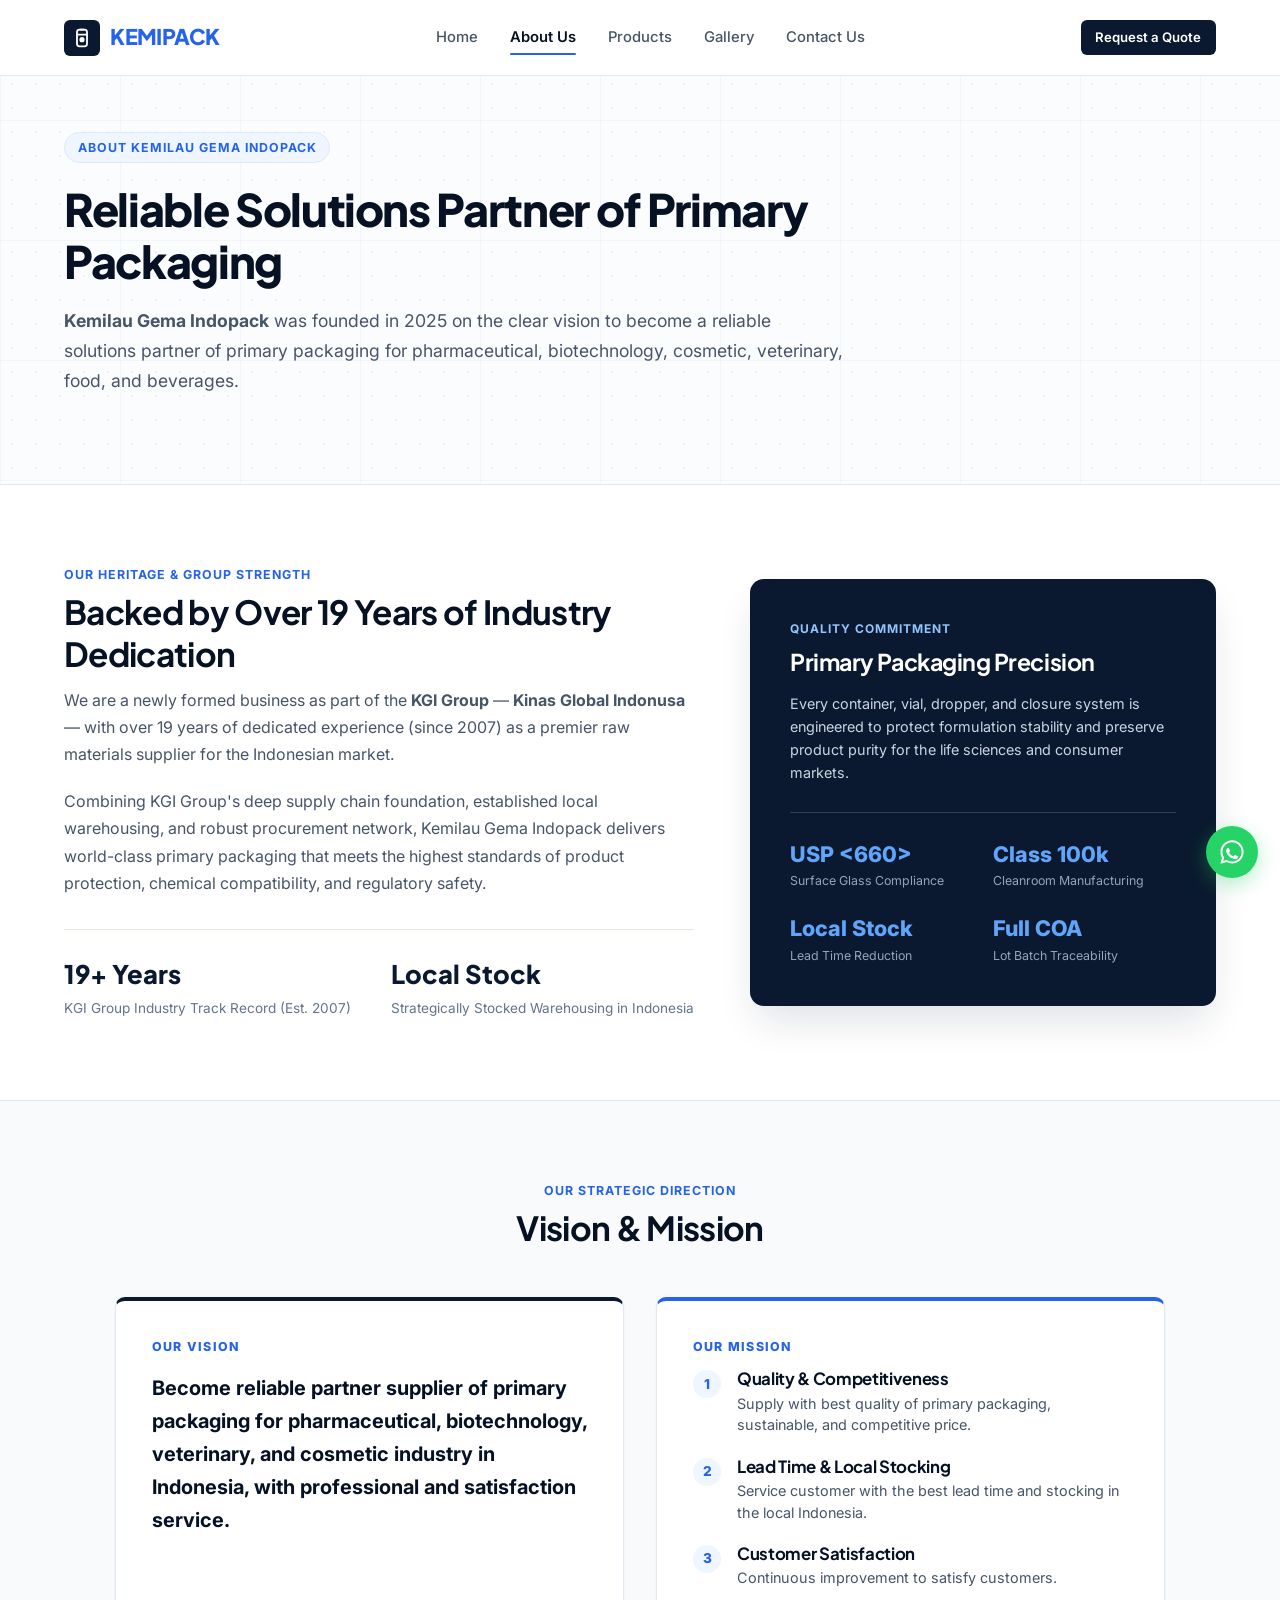
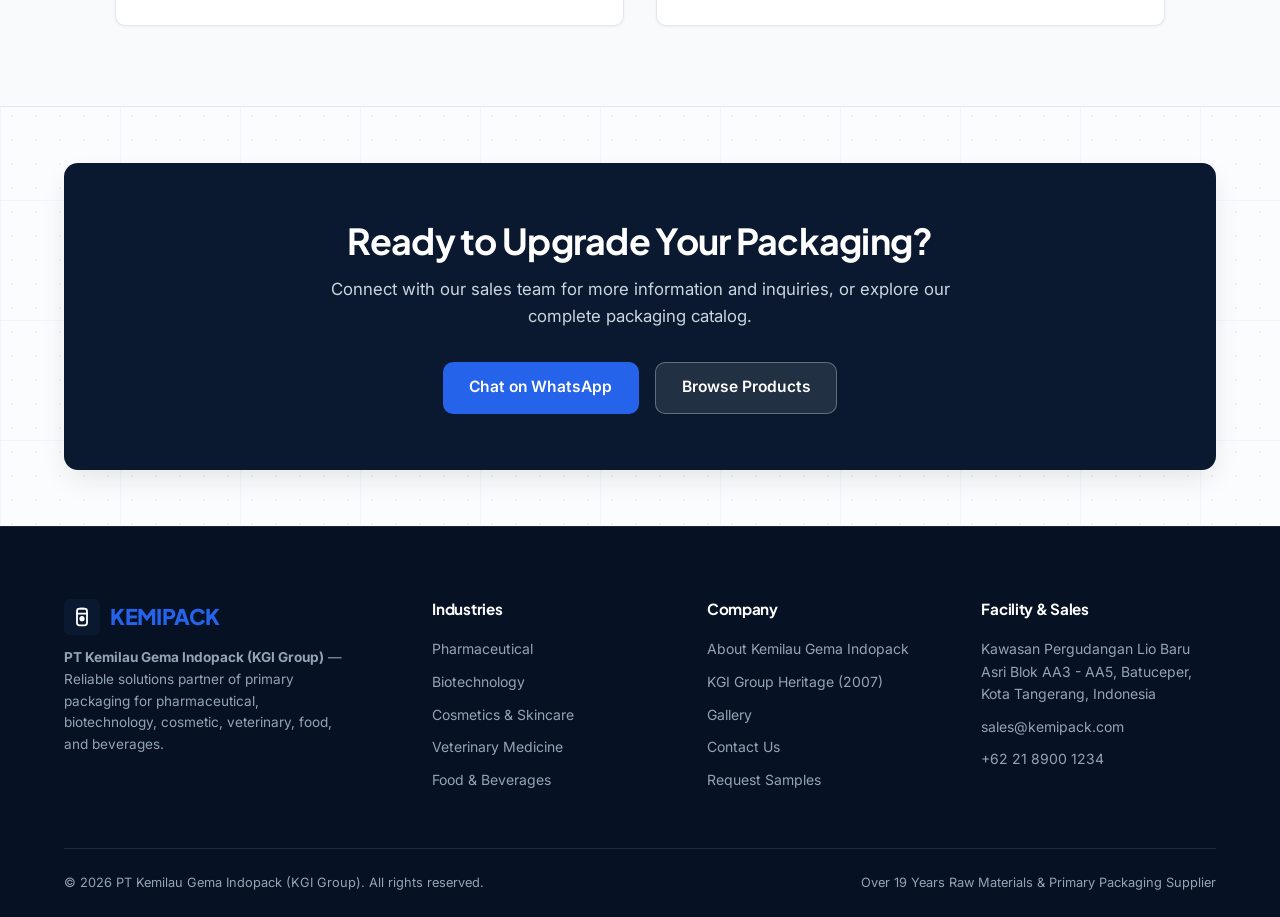
==== commit f46c8d6d: "feat: add comprehensive nationwide SEO, OpenGraph tags, JSON-LD schema, sitemap.xml, and robots.txt" ====
--- a/about.html
+++ b/about.html
@@ -3,9 +3,48 @@
 <head>
   <meta charset="UTF-8">
   <meta name="viewport" content="width=device-width, initial-scale=1.0">
-  <title>About Us — Kemilau Gema Indopack (KGI Group)</title>
-  <meta name="description" content="Kemilau Gema Indopack (KGI Group) — Reliable solutions partner of primary packaging for pharmaceutical, biotechnology, cosmetic, veterinary, food, and beverages.">
-  
+  <title>About Us — PT Kemilau Gema Indopack (KGI Group)</title>
+  <meta name="description" content="Learn about PT Kemilau Gema Indopack (KGI Group). Over 19 years of primary packaging supply chain excellence, cleanroom facilities, and quality assurance in Indonesia.">
+  <meta name="keywords" content="about kemilau gema indopack, kgi group, primary packaging supplier indonesia, profil perusahaan kemipack">
+  <meta name="robots" content="index, follow, max-image-preview:large">
+  <link rel="canonical" href="https://kemipack.com/about.html">
+
+  <!-- Open Graph -->
+  <meta property="og:type" content="website">
+  <meta property="og:url" content="https://kemipack.com/about.html">
+  <meta property="og:title" content="About Us — PT Kemilau Gema Indopack (KGI Group)">
+  <meta property="og:description" content="Learn about PT Kemilau Gema Indopack (KGI Group). Over 19 years of dedicated supply chain excellence in Indonesia.">
+  <meta property="og:image" content="https://kemipack.com/assets/gallery/cleanroom.jpg">
+  <meta property="og:site_name" content="PT Kemilau Gema Indopack">
+
+  <!-- Twitter Card -->
+  <meta name="twitter:card" content="summary_large_image">
+  <meta name="twitter:title" content="About Us — PT Kemilau Gema Indopack (KGI Group)">
+  <meta name="twitter:description" content="Learn about PT Kemilau Gema Indopack (KGI Group). Over 19 years of primary packaging excellence.">
+  <meta name="twitter:image" content="https://kemipack.com/assets/gallery/cleanroom.jpg">
+
+  <!-- JSON-LD Breadcrumb Schema -->
+  <script type="application/ld+json">
+  {
+    "@context": "https://schema.org",
+    "@type": "BreadcrumbList",
+    "itemListElement": [
+      {
+        "@type": "ListItem",
+        "position": 1,
+        "name": "Home",
+        "item": "https://kemipack.com/"
+      },
+      {
+        "@type": "ListItem",
+        "position": 2,
+        "name": "About Us",
+        "item": "https://kemipack.com/about.html"
+      }
+    ]
+  }
+  </script>
+
   <link rel="stylesheet" href="css/style.css">
 </head>
 <body>
@@ -187,12 +226,12 @@
     <section class="section-sm">
       <div class="container">
         <div class="cta-box">
-          <h2>Partner with Kemilau Gema Indopack</h2>
+          <h2>Ready to Upgrade Your Packaging?</h2>
           <p>
-            Connect with our team to explore primary packaging options, discuss local buffer stocking, or request free evaluation samples.
+            Connect with our sales team for more information and inquiries, or explore our complete packaging catalog.
           </p>
           <div class="cta-buttons">
-            <a href="contact.html" class="btn btn-accent btn-lg">Request a Consultation</a>
+            <a href="https://wa.me/6281234567890?text=Hello%20Kemi%20Pack,%20we%20would%20like%20to%20inquire%20about%20primary%20packaging%20solutions" target="_blank" rel="noopener" class="btn btn-accent btn-lg">Chat on WhatsApp</a>
             <a href="products.html" class="btn btn-outline btn-lg" style="background: rgba(255,255,255,0.1); border-color: rgba(255,255,255,0.3); color: #fff;">Browse Products</a>
           </div>
         </div>
--- a/css/style.css
+++ b/css/style.css
@@ -1259,6 +1259,13 @@
   display: grid;
   grid-template-columns: repeat(3, 1fr);
   gap: 1.75rem;
+  min-height: 420px;
+  transition: opacity 0.2s ease, transform 0.2s ease;
+}
+
+.gallery-grid.is-transitioning {
+  opacity: 0.4;
+  transform: translateY(4px);
 }
 
 @media (max-width: 992px) {
@@ -1601,9 +1608,39 @@
 
 @media (max-width: 768px) {
   .lightbox-nav {
-    display: none;
+    display: flex;
+    width: 44px;
+    height: 44px;
+    background: rgba(6, 18, 36, 0.75);
+    backdrop-filter: blur(8px);
+    border: 1px solid rgba(255, 255, 255, 0.25);
+    box-shadow: 0 4px 14px rgba(0, 0, 0, 0.4);
+    z-index: 20;
+  }
+  .lightbox-prev {
+    left: 0.65rem;
+  }
+  .lightbox-next {
+    right: 0.65rem;
+  }
+  .lightbox-close {
+    top: 1rem;
+    right: 1rem;
+    width: 40px;
+    height: 40px;
+    background: rgba(6, 18, 36, 0.75);
+    border: 1px solid rgba(255, 255, 255, 0.25);
+    z-index: 20;
   }
   .lightbox-img {
-    max-height: 60vh;
-  }
-}
+    max-height: 65vh;
+    max-width: 94vw;
+  }
+  .lightbox-caption {
+    margin-top: 1rem;
+    padding: 0 1rem;
+  }
+  .lightbox-caption h3 {
+    font-size: 1.1rem;
+  }
+}
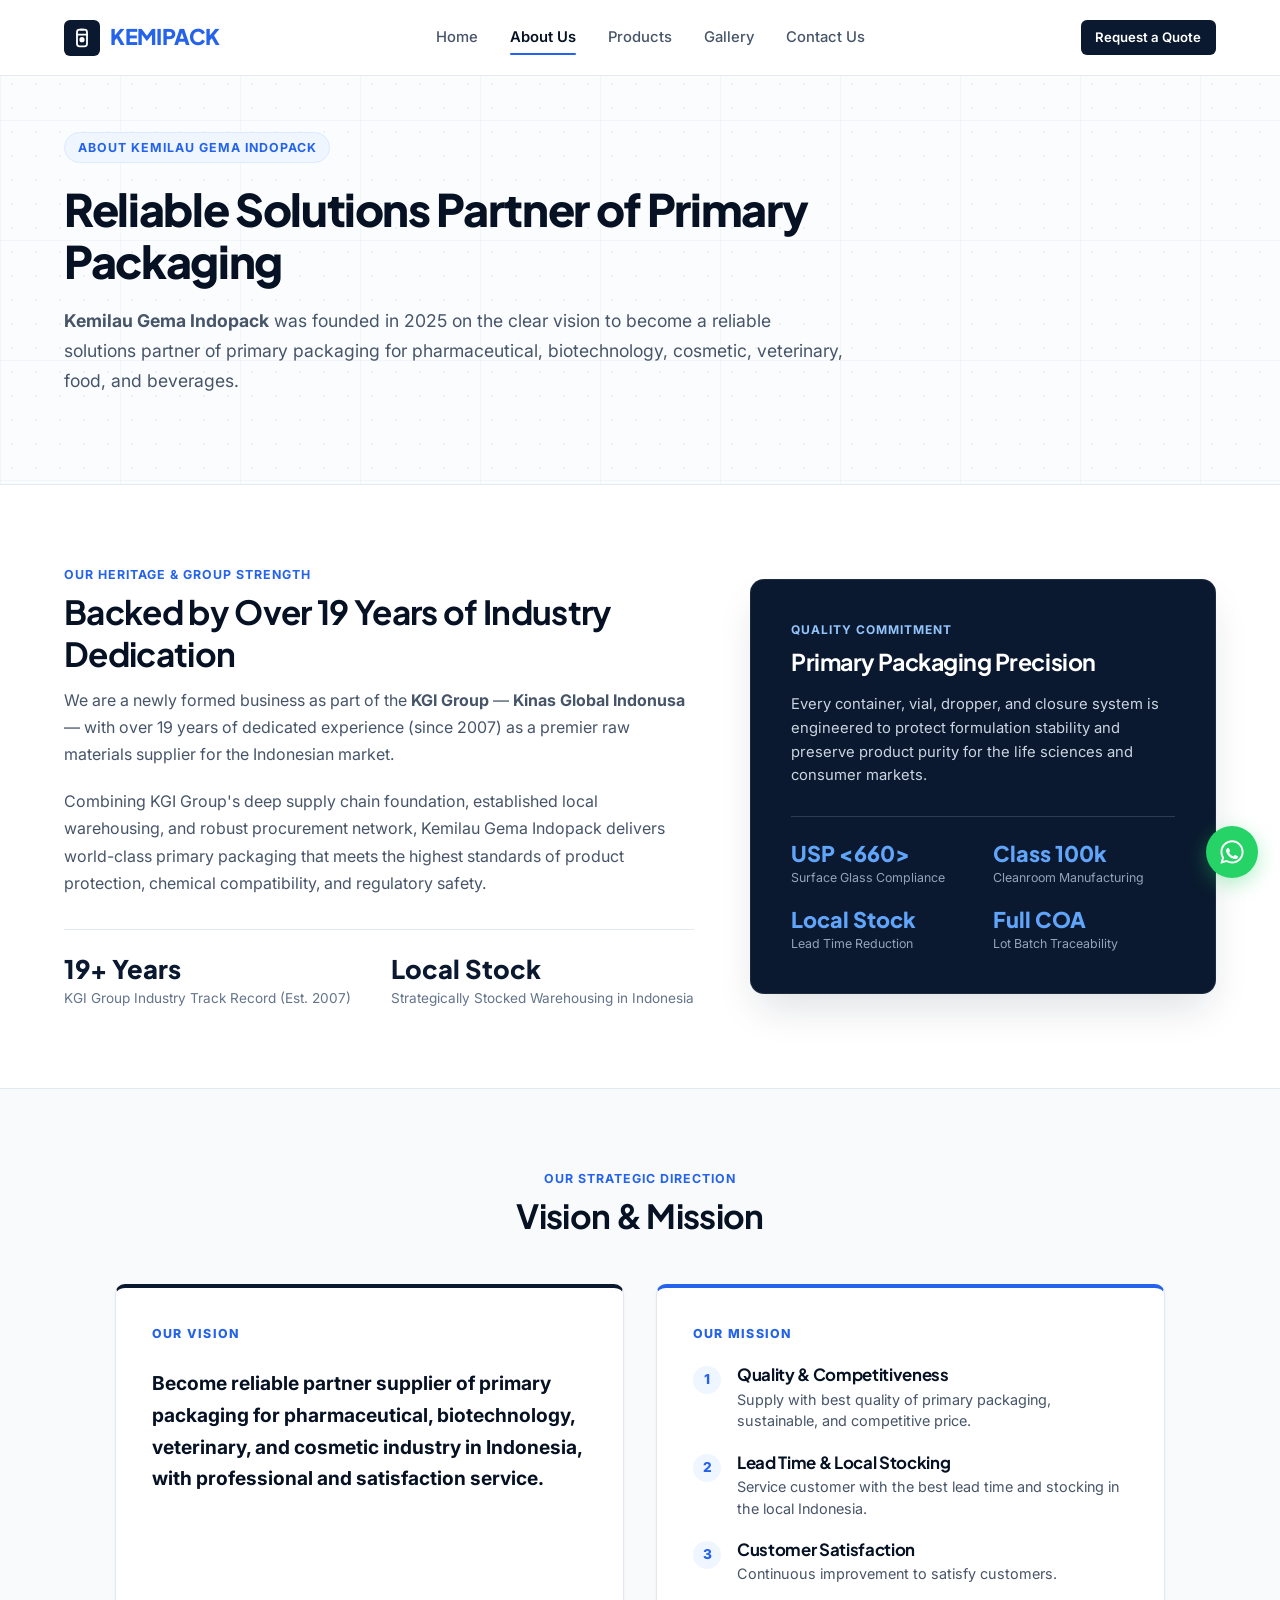
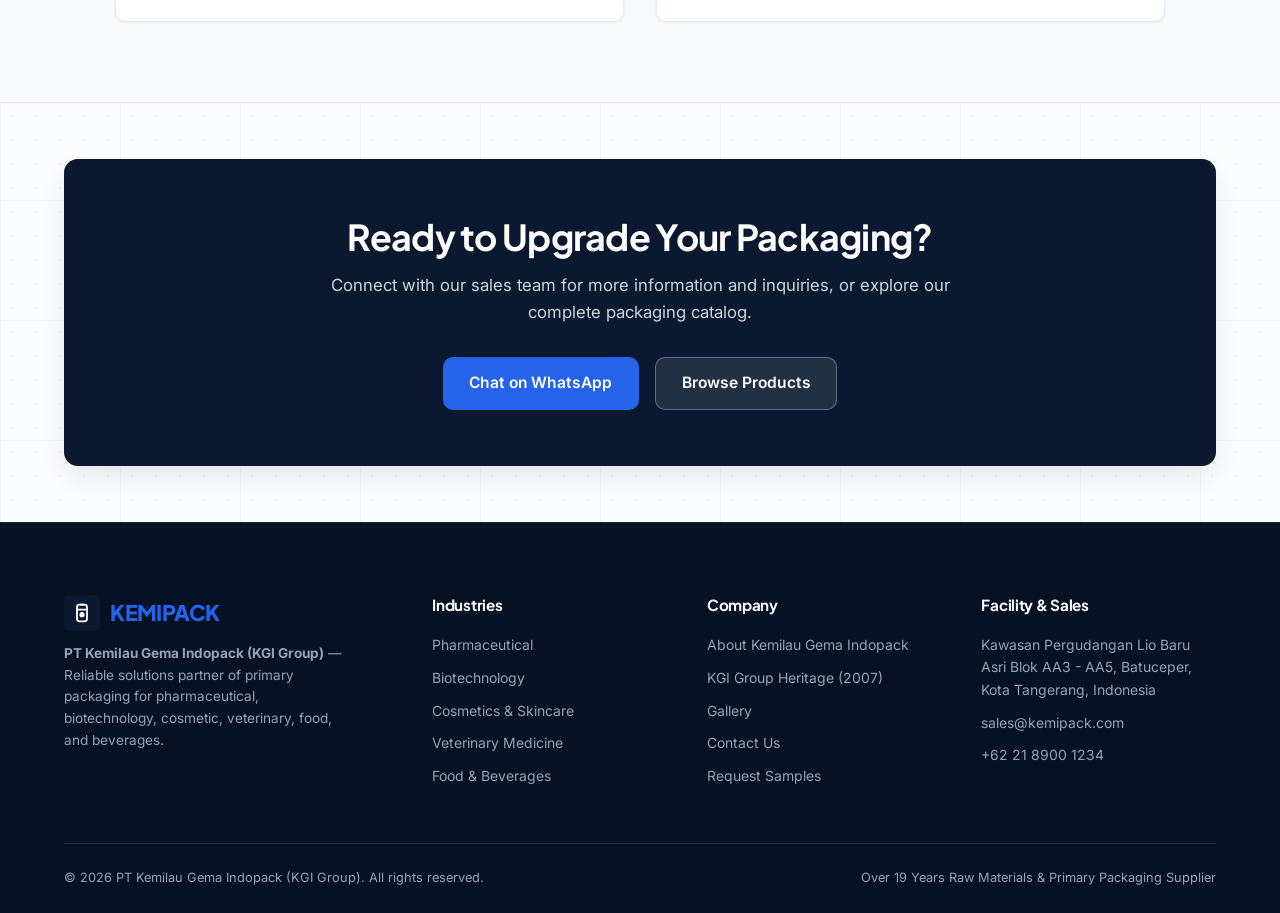
==== commit d5ff0d7d: "fix(responsive): enhance mobile and tablet responsiveness for about us page" ====
--- a/about.html
+++ b/about.html
@@ -97,11 +97,11 @@
 
   <main>
     <!-- About Header -->
-    <section class="section" style="padding-top: calc(var(--header-height) + 3.5rem); padding-bottom: 3.5rem; border-bottom: 1px solid var(--slate-200);">
+    <section class="section about-hero-section">
       <div class="container">
         <div style="max-width: 840px;">
           <div class="hero-tag">ABOUT KEMILAU GEMA INDOPACK</div>
-          <h1 class="hero-title" style="font-size: clamp(2.2rem, 3.5vw, 2.9rem);">
+          <h1 class="hero-title" style="font-size: clamp(2rem, 3.5vw, 2.9rem);">
             Reliable Solutions Partner of Primary Packaging
           </h1>
           <p class="hero-desc" style="max-width: 780px; font-size: 1.1rem; line-height: 1.7;">
@@ -114,54 +114,54 @@
     <!-- Company Story & Heritage -->
     <section class="section" style="background: var(--color-white); border-bottom: 1px solid var(--slate-200);">
       <div class="container">
-        <div style="display: grid; grid-template-columns: 1.15fr 0.85fr; gap: 3.5rem; align-items: center;">
-          <div>
+        <div class="about-heritage-grid">
+          <div class="about-heritage-text">
             <div class="section-subtitle">Our Heritage &amp; Group Strength</div>
             <h2 class="section-title">Backed by Over 19 Years of Industry Dedication</h2>
-            <p style="font-size: 1rem; line-height: 1.7; color: var(--slate-600); margin-bottom: 1.25rem;">
+            <p>
               We are a newly formed business as part of the <strong>KGI Group</strong> — <strong>Kinas Global Indonusa</strong> — with over 19 years of dedicated experience (since 2007) as a premier raw materials supplier for the Indonesian market.
             </p>
-            <p style="font-size: 1rem; line-height: 1.7; color: var(--slate-600); margin-bottom: 2rem;">
+            <p>
               Combining KGI Group's deep supply chain foundation, established local warehousing, and robust procurement network, Kemilau Gema Indopack delivers world-class primary packaging that meets the highest standards of product protection, chemical compatibility, and regulatory safety.
             </p>
 
             <!-- Group Highlights -->
-            <div style="display: grid; grid-template-columns: 1fr 1fr; gap: 1.5rem; border-top: 1px solid var(--slate-200); padding-top: 1.5rem;">
-              <div>
-                <div style="font-size: 1.6rem; font-weight: 800; color: var(--navy-900); font-family: 'Plus Jakarta Sans', sans-serif;">19+ Years</div>
-                <div style="font-size: 0.85rem; color: var(--slate-500); margin-top: 0.2rem;">KGI Group Industry Track Record (Est. 2007)</div>
-              </div>
-              <div>
-                <div style="font-size: 1.6rem; font-weight: 800; color: var(--navy-900); font-family: 'Plus Jakarta Sans', sans-serif;">Local Stock</div>
-                <div style="font-size: 0.85rem; color: var(--slate-500); margin-top: 0.2rem;">Strategically Stocked Warehousing in Indonesia</div>
+            <div class="about-stats-grid">
+              <div>
+                <div class="about-stat-number">19+ Years</div>
+                <div class="about-stat-label">KGI Group Industry Track Record (Est. 2007)</div>
+              </div>
+              <div>
+                <div class="about-stat-number">Local Stock</div>
+                <div class="about-stat-label">Strategically Stocked Warehousing in Indonesia</div>
               </div>
             </div>
           </div>
 
           <!-- Cleanroom & Quality Box -->
-          <div style="background: var(--navy-900); color: var(--color-white); padding: 2.5rem; border-radius: var(--radius-lg); box-shadow: var(--shadow-xl);" id="standards">
-            <div style="font-size: 0.75rem; text-transform: uppercase; letter-spacing: 0.08em; color: #93c5fd; font-weight: 700; margin-bottom: 0.5rem;">Quality Commitment</div>
-            <h3 style="color: #ffffff; font-size: 1.45rem; margin-bottom: 1rem;">Primary Packaging Precision</h3>
-            <p style="color: #cbd5e1; font-size: 0.9rem; line-height: 1.6; margin-bottom: 1.75rem;">
+          <div class="about-quality-card" id="standards">
+            <div class="about-quality-tag">Quality Commitment</div>
+            <h3 class="about-quality-title">Primary Packaging Precision</h3>
+            <p class="about-quality-desc">
               Every container, vial, dropper, and closure system is engineered to protect formulation stability and preserve product purity for the life sciences and consumer markets.
             </p>
 
-            <div style="display: grid; grid-template-columns: 1fr 1fr; gap: 1.25rem; border-top: 1px solid rgba(255,255,255,0.15); padding-top: 1.5rem;">
-              <div>
-                <div style="font-size: 1.35rem; font-weight: 800; color: #60a5fa;">USP &lt;660&gt;</div>
-                <div style="font-size: 0.775rem; color: #94a3b8;">Surface Glass Compliance</div>
-              </div>
-              <div>
-                <div style="font-size: 1.35rem; font-weight: 800; color: #60a5fa;">Class 100k</div>
-                <div style="font-size: 0.775rem; color: #94a3b8;">Cleanroom Manufacturing</div>
-              </div>
-              <div>
-                <div style="font-size: 1.35rem; font-weight: 800; color: #60a5fa;">Local Stock</div>
-                <div style="font-size: 0.775rem; color: #94a3b8;">Lead Time Reduction</div>
-              </div>
-              <div>
-                <div style="font-size: 1.35rem; font-weight: 800; color: #60a5fa;">Full COA</div>
-                <div style="font-size: 0.775rem; color: #94a3b8;">Lot Batch Traceability</div>
+            <div class="about-quality-specs">
+              <div>
+                <div class="about-spec-val">USP &lt;660&gt;</div>
+                <div class="about-spec-lbl">Surface Glass Compliance</div>
+              </div>
+              <div>
+                <div class="about-spec-val">Class 100k</div>
+                <div class="about-spec-lbl">Cleanroom Manufacturing</div>
+              </div>
+              <div>
+                <div class="about-spec-val">Local Stock</div>
+                <div class="about-spec-lbl">Lead Time Reduction</div>
+              </div>
+              <div>
+                <div class="about-spec-val">Full COA</div>
+                <div class="about-spec-lbl">Lot Batch Traceability</div>
               </div>
             </div>
           </div>
@@ -177,42 +177,42 @@
           <h2 class="section-title">Vision &amp; Mission</h2>
         </div>
 
-        <div style="display: grid; grid-template-columns: 1fr 1fr; gap: 2rem; max-width: 1050px; margin: 0 auto;">
+        <div class="vision-mission-grid">
           
           <!-- Vision Card -->
-          <div style="background: var(--color-white); border: 1.5px solid var(--slate-200); border-top: 4px solid var(--navy-900); border-radius: var(--radius-md); padding: 2.25rem; box-shadow: var(--shadow-sm);">
-            <div style="font-size: 0.775rem; font-weight: 800; letter-spacing: 0.1em; text-transform: uppercase; color: var(--blue-600); margin-bottom: 0.75rem;">OUR VISION</div>
-            <p style="font-size: 1.25rem; font-weight: 700; color: var(--navy-950); line-height: 1.65; margin-top: 1rem;">
+          <div class="vision-card">
+            <div class="vm-tag">OUR VISION</div>
+            <p class="vision-text">
               Become reliable partner supplier of primary packaging for pharmaceutical, biotechnology, veterinary, and cosmetic industry in Indonesia, with professional and satisfaction service.
             </p>
           </div>
 
           <!-- Mission Card -->
-          <div style="background: var(--color-white); border: 1.5px solid var(--slate-200); border-top: 4px solid var(--blue-600); border-radius: var(--radius-md); padding: 2.25rem; box-shadow: var(--shadow-sm);">
-            <div style="font-size: 0.775rem; font-weight: 800; letter-spacing: 0.1em; text-transform: uppercase; color: var(--blue-600); margin-bottom: 0.75rem;">OUR MISSION</div>
+          <div class="mission-card">
+            <div class="vm-tag">OUR MISSION</div>
             
-            <div style="display: flex; flex-direction: column; gap: 1.25rem; margin-top: 0.5rem;">
-              <div style="display: flex; gap: 1rem; align-items: flex-start;">
-                <div style="width: 28px; height: 28px; background: var(--blue-50); color: var(--blue-600); border-radius: 50%; display: flex; align-items: center; justify-content: center; font-weight: 800; font-size: 0.85rem; flex-shrink: 0; margin-top: 2px;">1</div>
-                <div>
-                  <h4 style="font-size: 1.05rem; color: var(--navy-950); margin-bottom: 0.2rem;">Quality &amp; Competitiveness</h4>
-                  <p style="font-size: 0.9rem; color: var(--slate-600); line-height: 1.5;">Supply with best quality of primary packaging, sustainable, and competitive price.</p>
+            <div class="mission-list">
+              <div class="mission-item">
+                <div class="mission-num">1</div>
+                <div class="mission-content">
+                  <h4>Quality &amp; Competitiveness</h4>
+                  <p>Supply with best quality of primary packaging, sustainable, and competitive price.</p>
                 </div>
               </div>
 
-              <div style="display: flex; gap: 1rem; align-items: flex-start;">
-                <div style="width: 28px; height: 28px; background: var(--blue-50); color: var(--blue-600); border-radius: 50%; display: flex; align-items: center; justify-content: center; font-weight: 800; font-size: 0.85rem; flex-shrink: 0; margin-top: 2px;">2</div>
-                <div>
-                  <h4 style="font-size: 1.05rem; color: var(--navy-950); margin-bottom: 0.2rem;">Lead Time &amp; Local Stocking</h4>
-                  <p style="font-size: 0.9rem; color: var(--slate-600); line-height: 1.5;">Service customer with the best lead time and stocking in the local Indonesia.</p>
+              <div class="mission-item">
+                <div class="mission-num">2</div>
+                <div class="mission-content">
+                  <h4>Lead Time &amp; Local Stocking</h4>
+                  <p>Service customer with the best lead time and stocking in the local Indonesia.</p>
                 </div>
               </div>
 
-              <div style="display: flex; gap: 1rem; align-items: flex-start;">
-                <div style="width: 28px; height: 28px; background: var(--blue-50); color: var(--blue-600); border-radius: 50%; display: flex; align-items: center; justify-content: center; font-weight: 800; font-size: 0.85rem; flex-shrink: 0; margin-top: 2px;">3</div>
-                <div>
-                  <h4 style="font-size: 1.05rem; color: var(--navy-950); margin-bottom: 0.2rem;">Customer Satisfaction</h4>
-                  <p style="font-size: 0.9rem; color: var(--slate-600); line-height: 1.5;">Continuous improvement to satisfy customers.</p>
+              <div class="mission-item">
+                <div class="mission-num">3</div>
+                <div class="mission-content">
+                  <h4>Customer Satisfaction</h4>
+                  <p>Continuous improvement to satisfy customers.</p>
                 </div>
               </div>
             </div>
--- a/css/style.css
+++ b/css/style.css
@@ -1644,3 +1644,250 @@
     font-size: 1.1rem;
   }
 }
+
+/* ==========================================================================
+   About Page Styles & Responsive Layouts
+   ========================================================================== */
+
+.about-hero-section {
+  padding-top: calc(var(--header-height) + 3.5rem);
+  padding-bottom: 3.5rem;
+  border-bottom: 1px solid var(--slate-200);
+}
+
+.about-heritage-grid {
+  display: grid;
+  grid-template-columns: 1.15fr 0.85fr;
+  gap: 3.5rem;
+  align-items: center;
+}
+
+.about-heritage-text p {
+  font-size: 1rem;
+  line-height: 1.7;
+  color: var(--slate-600);
+  margin-bottom: 1.25rem;
+}
+
+.about-heritage-text p:last-of-type {
+  margin-bottom: 2rem;
+}
+
+.about-stats-grid {
+  display: grid;
+  grid-template-columns: 1fr 1fr;
+  gap: 1.5rem;
+  border-top: 1px solid var(--slate-200);
+  padding-top: 1.5rem;
+}
+
+.about-stat-number {
+  font-size: 1.6rem;
+  font-weight: 800;
+  color: var(--navy-900);
+  font-family: 'Plus Jakarta Sans', sans-serif;
+  line-height: 1.2;
+}
+
+.about-stat-label {
+  font-size: 0.85rem;
+  color: var(--slate-500);
+  margin-top: 0.25rem;
+  line-height: 1.4;
+}
+
+.about-quality-card {
+  background: var(--navy-900);
+  color: var(--color-white);
+  padding: 2.5rem;
+  border-radius: var(--radius-lg);
+  box-shadow: var(--shadow-xl);
+  border: 1px solid rgba(255, 255, 255, 0.08);
+}
+
+.about-quality-tag {
+  font-size: 0.75rem;
+  text-transform: uppercase;
+  letter-spacing: 0.08em;
+  color: #93c5fd;
+  font-weight: 700;
+  margin-bottom: 0.5rem;
+}
+
+.about-quality-title {
+  color: #ffffff;
+  font-size: 1.45rem;
+  font-weight: 700;
+  margin-bottom: 1rem;
+  line-height: 1.3;
+}
+
+.about-quality-desc {
+  color: #cbd5e1;
+  font-size: 0.925rem;
+  line-height: 1.6;
+  margin-bottom: 1.75rem;
+}
+
+.about-quality-specs {
+  display: grid;
+  grid-template-columns: 1fr 1fr;
+  gap: 1.25rem;
+  border-top: 1px solid rgba(255, 255, 255, 0.15);
+  padding-top: 1.5rem;
+}
+
+.about-spec-val {
+  font-size: 1.35rem;
+  font-weight: 800;
+  color: #60a5fa;
+  font-family: 'Plus Jakarta Sans', sans-serif;
+  line-height: 1.2;
+}
+
+.about-spec-lbl {
+  font-size: 0.775rem;
+  color: #94a3b8;
+  margin-top: 0.2rem;
+  line-height: 1.35;
+}
+
+/* Vision & Mission */
+.vision-mission-grid {
+  display: grid;
+  grid-template-columns: 1fr 1fr;
+  gap: 2rem;
+  max-width: 1050px;
+  margin: 0 auto;
+}
+
+.vision-card {
+  background: var(--color-white);
+  border: 1.5px solid var(--slate-200);
+  border-top: 4px solid var(--navy-900);
+  border-radius: var(--radius-md);
+  padding: 2.25rem;
+  box-shadow: var(--shadow-sm);
+  display: flex;
+  flex-direction: column;
+}
+
+.mission-card {
+  background: var(--color-white);
+  border: 1.5px solid var(--slate-200);
+  border-top: 4px solid var(--blue-600);
+  border-radius: var(--radius-md);
+  padding: 2.25rem;
+  box-shadow: var(--shadow-sm);
+  display: flex;
+  flex-direction: column;
+}
+
+.vm-tag {
+  font-size: 0.775rem;
+  font-weight: 800;
+  letter-spacing: 0.1em;
+  text-transform: uppercase;
+  color: var(--blue-600);
+  margin-bottom: 0.75rem;
+}
+
+.vision-text {
+  font-size: 1.2rem;
+  font-weight: 700;
+  color: var(--navy-950);
+  line-height: 1.65;
+  margin-top: 0.75rem;
+}
+
+.mission-list {
+  display: flex;
+  flex-direction: column;
+  gap: 1.25rem;
+  margin-top: 0.5rem;
+}
+
+.mission-item {
+  display: flex;
+  gap: 1rem;
+  align-items: flex-start;
+}
+
+.mission-num {
+  width: 28px;
+  height: 28px;
+  background: var(--blue-50);
+  color: var(--blue-600);
+  border-radius: 50%;
+  display: flex;
+  align-items: center;
+  justify-content: center;
+  font-weight: 800;
+  font-size: 0.85rem;
+  flex-shrink: 0;
+  margin-top: 2px;
+}
+
+.mission-content h4 {
+  font-size: 1.05rem;
+  color: var(--navy-950);
+  margin-bottom: 0.2rem;
+}
+
+.mission-content p {
+  font-size: 0.9rem;
+  color: var(--slate-600);
+  line-height: 1.5;
+}
+
+/* Responsive adjustments for About Us */
+@media (max-width: 992px) {
+  .about-heritage-grid {
+    grid-template-columns: 1fr;
+    gap: 2.5rem;
+  }
+}
+
+@media (max-width: 860px) {
+  .vision-mission-grid {
+    grid-template-columns: 1fr;
+    gap: 1.5rem;
+  }
+}
+
+@media (max-width: 600px) {
+  .about-hero-section {
+    padding-top: calc(var(--header-height) + 2rem);
+    padding-bottom: 2.5rem;
+  }
+  
+  .about-quality-card {
+    padding: 1.75rem 1.25rem;
+  }
+  
+  .vision-card,
+  .mission-card {
+    padding: 1.5rem 1.25rem;
+  }
+  
+  .vision-text {
+    font-size: 1.05rem;
+    line-height: 1.55;
+  }
+}
+
+@media (max-width: 480px) {
+  .about-stats-grid {
+    grid-template-columns: 1fr;
+    gap: 1rem;
+  }
+  
+  .about-quality-specs {
+    grid-template-columns: 1fr 1fr;
+    gap: 1rem;
+  }
+  
+  .about-spec-val {
+    font-size: 1.2rem;
+  }
+}
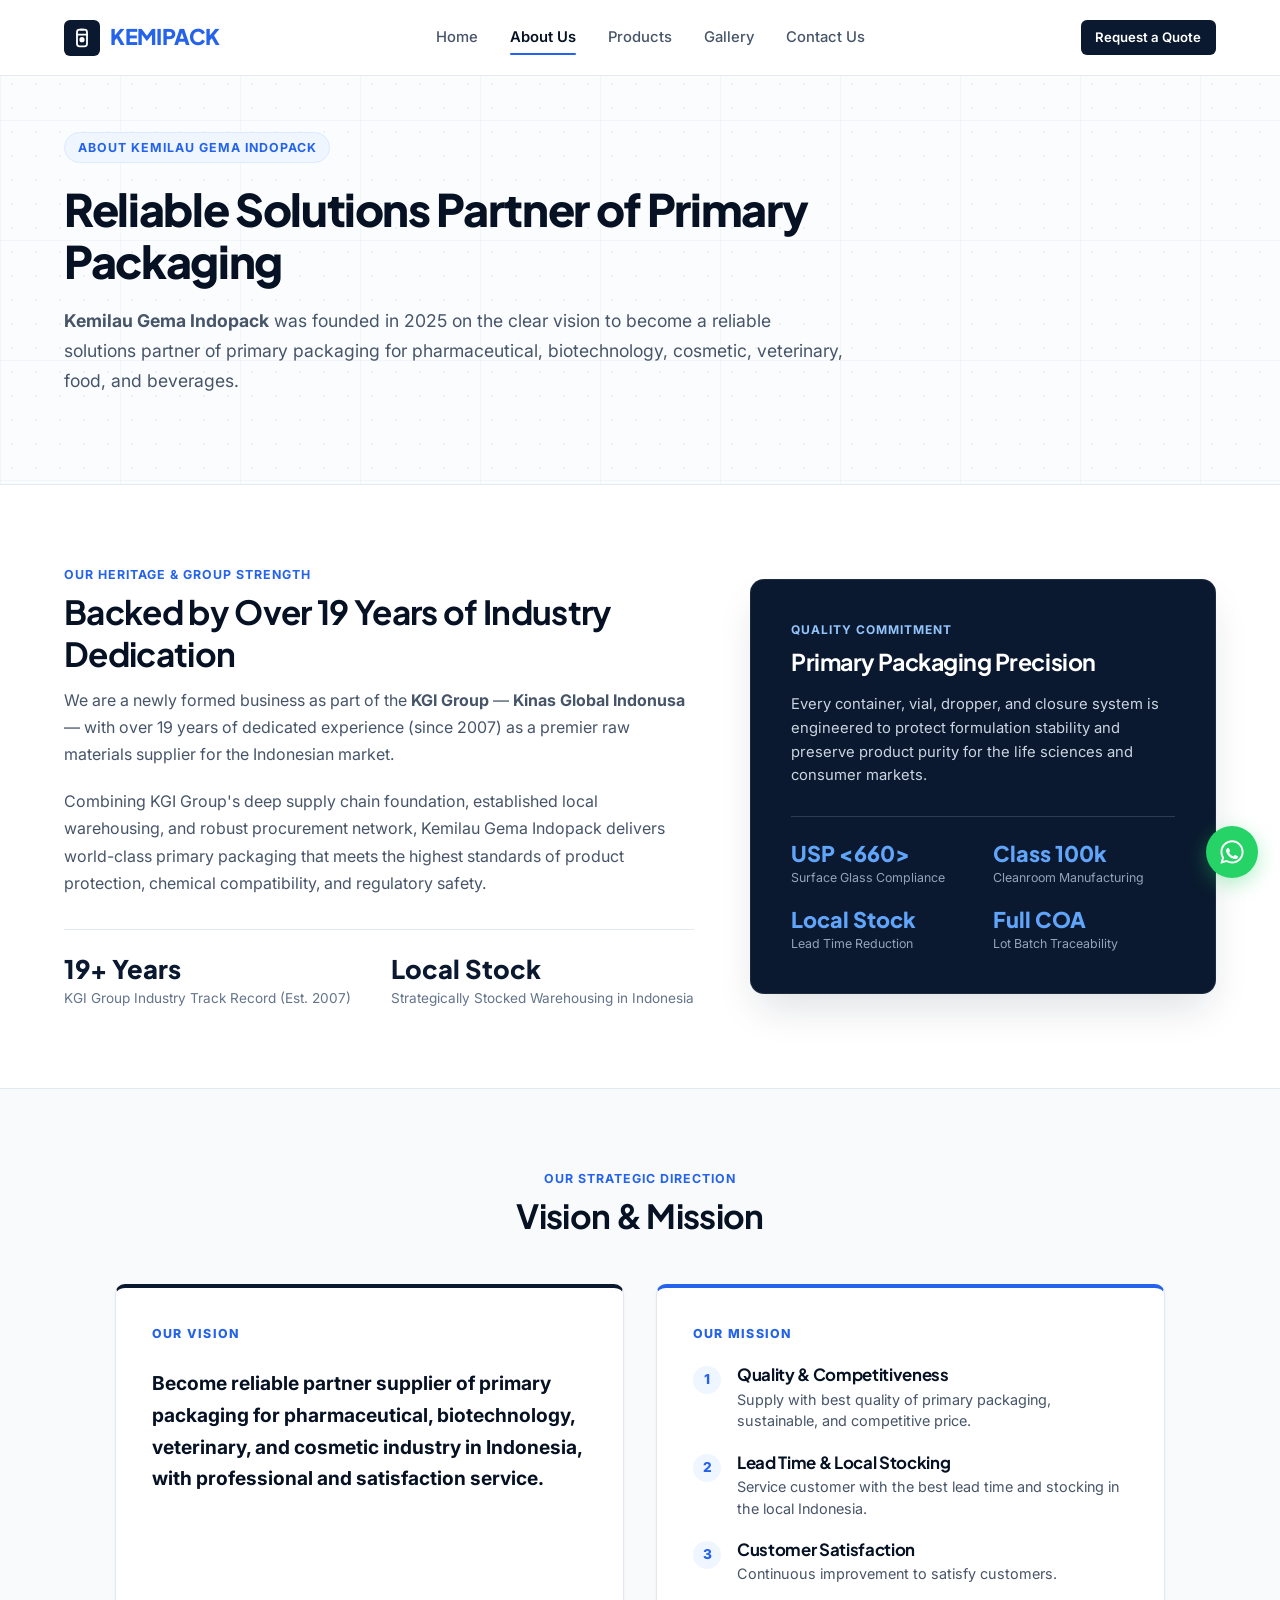
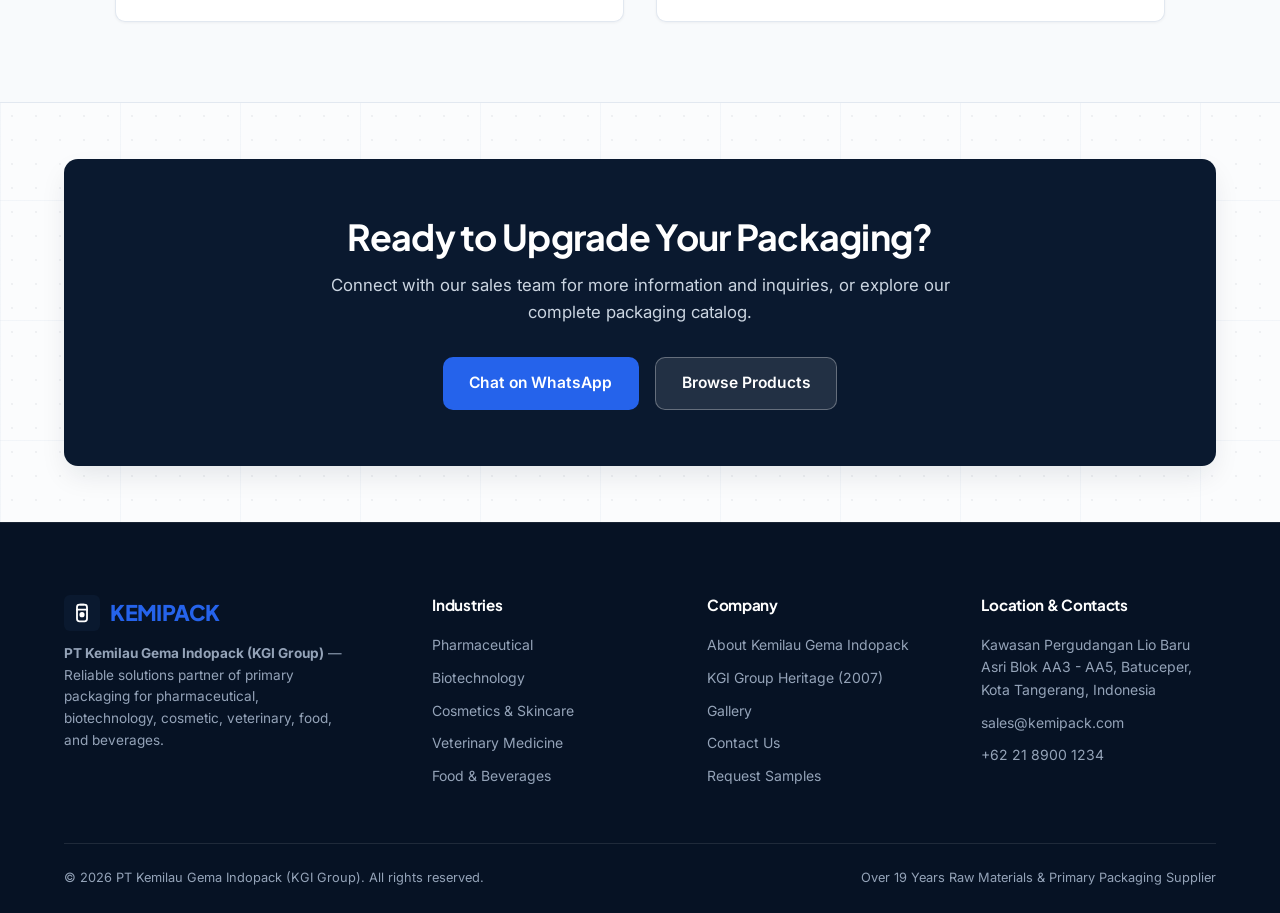
==== commit 024a990f: "chore(footer): update 'Facility & Sales' heading to 'Location & Contacts' across all pages" ====
--- a/about.html
+++ b/about.html
@@ -290,7 +290,7 @@
         </div>
 
         <div class="footer-col">
-          <h4>Facility &amp; Sales</h4>
+          <h4>Location &amp; Contacts</h4>
           <ul class="footer-links">
             <li>Kawasan Pergudangan Lio Baru Asri Blok AA3 - AA5, Batuceper, Kota Tangerang, Indonesia</li>
             <li><a href="mailto:sales@kemipack.com">sales@kemipack.com</a></li>
